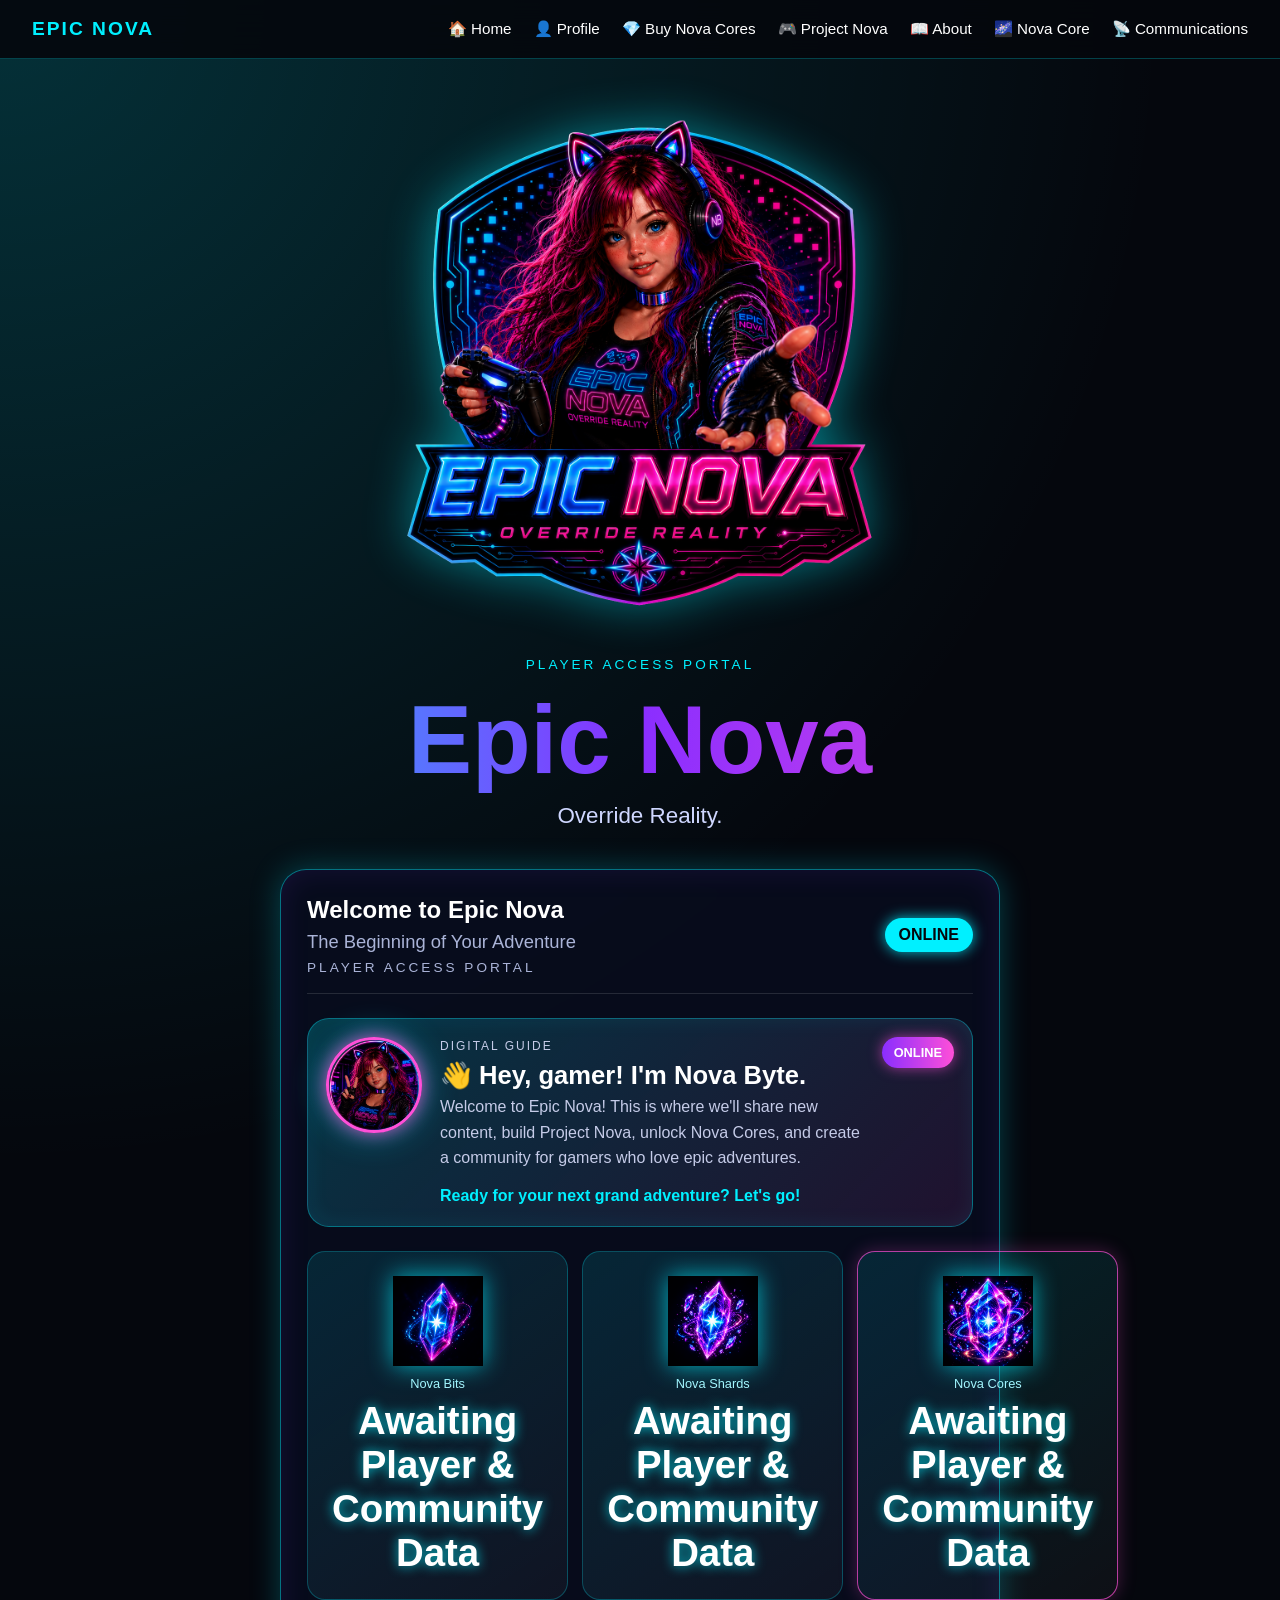
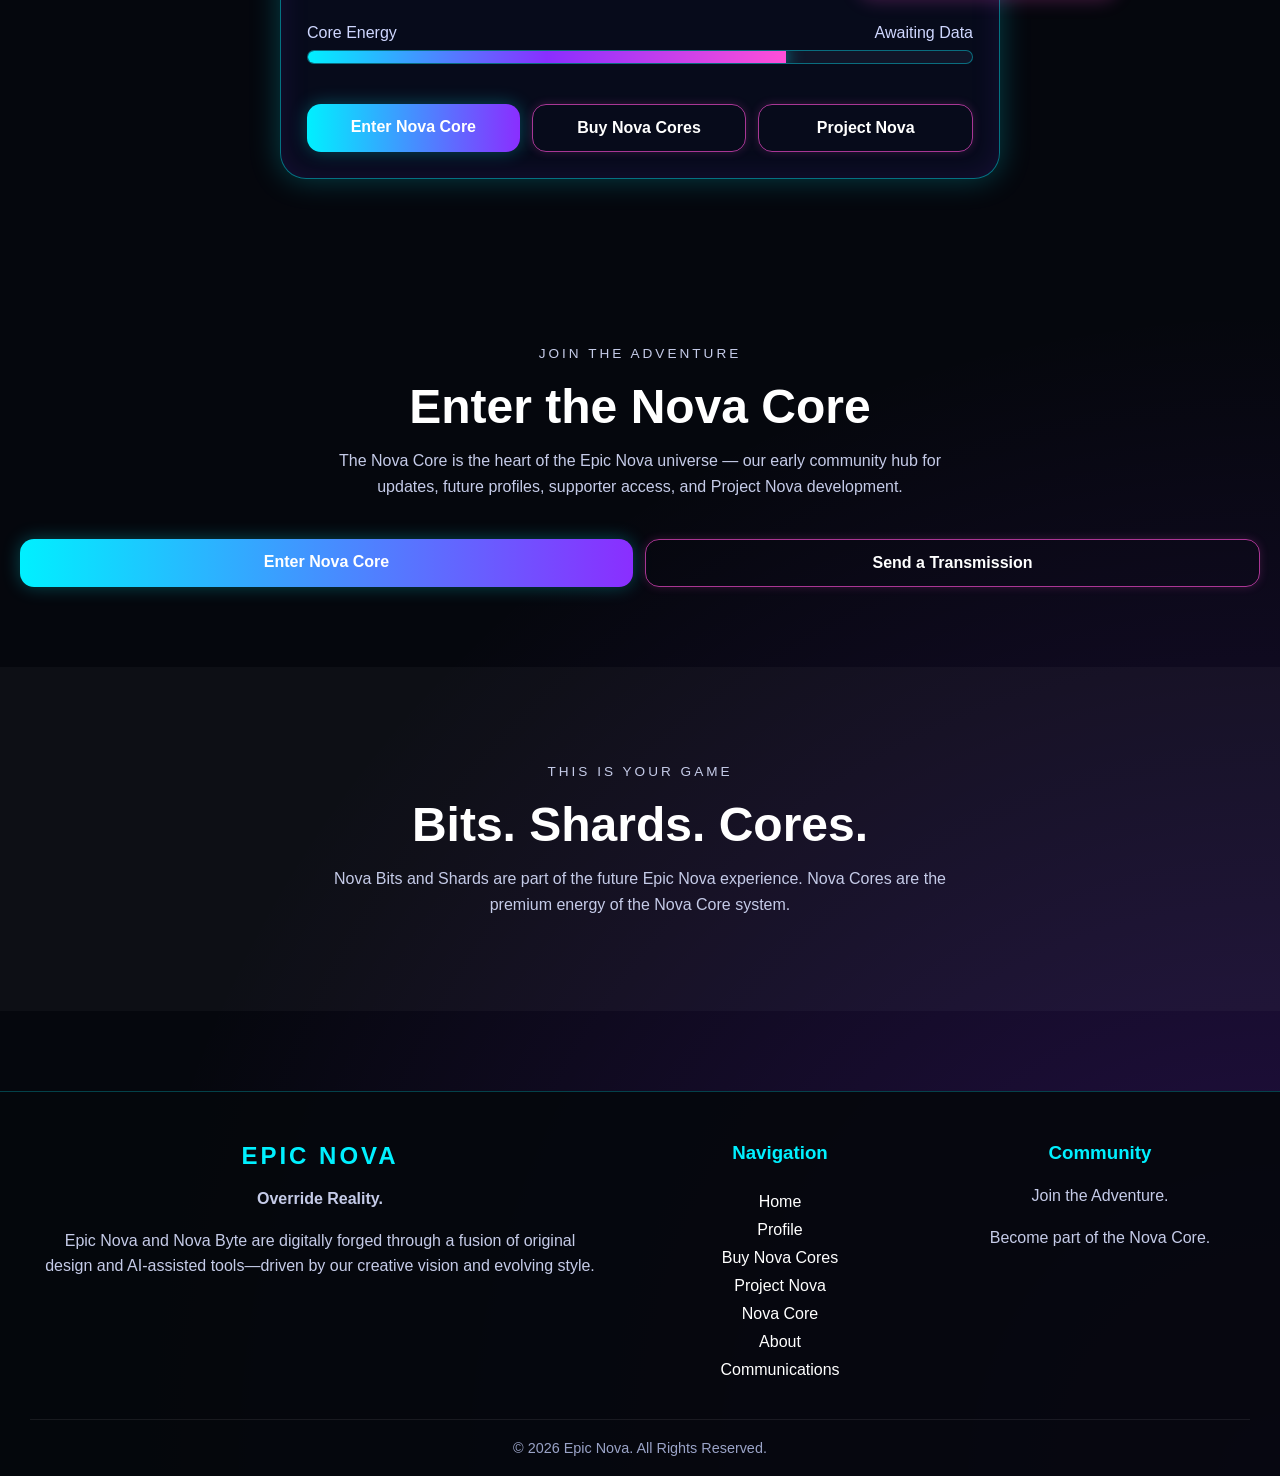
==== index.html @ 324b47c7 "Update index.html" ====
<!DOCTYPE html>
<html lang="en">
<head>
  <meta charset="UTF-8" />
  <meta name="viewport" content="width=device-width, initial-scale=1.0" />

  <title>Epic Nova | Override Reality</title>

  <link rel="stylesheet" href="CSS/style.css" />
</head>

<body>

  <div id="navbar"></div>

  <header class="hero">
    <img 
      src="images/Official-New-Epic-Nova-Logo.png" 
      alt="Epic Nova Logo" 
      class="logo" 
    />

    <p class="eyebrow">Player Access Portal</p>
    <h1>Epic Nova</h1>
    <p class="tagline">Override Reality.</p>

    <section class="hud-card" id="nova-core">
      <div class="hud-top">
        <div>
          <h2>Welcome to Epic Nova</h2>

          <p class="subtitle">
              The Beginning of Your Adventure
          </p>

          <p class="eyebrow">
              Player Access Portal
          </p>
        </div>

          <span class="status">ONLINE</span>
      </div><div class="player-card nova-guide-card">

  <div class="avatar-frame">
    <img
      src="images/Nova-Profile-Pic.png"
      alt="Nova Byte"
      class="avatar-image"
    />
  </div>

  <div class="player-info">
    <p class="player-label">DIGITAL GUIDE</p>

    <h3>👋 Hey, gamer! I'm Nova Byte.</h3>

    <p>
      Welcome to Epic Nova! This is where we'll share new content,
      build Project Nova, unlock Nova Cores, and create a community
      for gamers who love epic adventures.
    </p>

    <p class="nova-ready">
      Ready for your next grand adventure? Let's go!
    </p>
  </div>

  <div class="player-badge">
    ONLINE
  </div>

</div>

<div class="stash-grid">

  <div class="stash-box">
    <img
      src="images/Nova-Bit.png"
      alt="Nova Bit"
      class="currency-icon"
    />

    <span>Nova Bits</span>

    <strong>Awaiting Player &amp; Community Data</strong>

    <!--
    <strong id="nova-bit-count">Loading...</strong>
    -->
  </div>

  <div class="stash-box">
    <img
      src="images/Nova-Shard.png"
      alt="Nova Shard"
      class="currency-icon"
    />

    <span>Nova Shards</span>

    <strong>Awaiting Player &amp; Community Data</strong>

    <!--
    <strong id="nova-shard-count">Loading...</strong>
    -->
  </div>

  <div class="stash-box premium">
    <img
      src="images/Nova-Core.png"
      alt="Nova Core"
      class="currency-icon"
    />

    <span>Nova Cores</span>

    <strong>Awaiting Player &amp; Community Data</strong>

    <!--
    <strong id="nova-core-count">Loading...</strong>
    -->
  </div>

</div>

      <div class="energy-bar">
        <div class="energy-label">
          <span>Core Energy</span>
          <span>Awaiting Data</span>
        </div>

        <div class="bar">
          <div class="fill"></div>
        </div>
      </div>

      <div class="hud-buttons">
        <a href="nova-core.html" class="btn">Enter Nova Core</a>
        <a href="buy-cores.html" class="btn ghost">Buy Nova Cores</a>
        <a href="project-nova.html" class="btn ghost">Project Nova</a>
      </div>
    </section>
  </header>

  <main>

    <section class="section" id="nova-core-hub">
  <p class="eyebrow">Join the Adventure</p>

  <h2>Enter the Nova Core</h2>

  <p>
    The Nova Core is the heart of the Epic Nova universe — our early community hub
    for updates, future profiles, supporter access, and Project Nova development.
  </p>

  <div class="hud-buttons">
    <a href="nova-core.html" class="btn">Enter Nova Core</a>
    <a href="communications.html" class="btn ghost">Send a Transmission</a>
  </div>
</section>

    <section class="section alt" id="nova-points">
      <p class="eyebrow">This Is Your Game</p>
      <h2>Bits. Shards. Cores.</h2>
      <p>
        Nova Bits and Shards are part of the future Epic Nova experience.
        Nova Cores are the premium energy of the Nova Core system.
      </p>
    </section>

  </main>

  <div id="footer"></div>

  <script src="JS/script.js"></script>

</body>
</html>
---- CSS/style.css ----
* {
  box-sizing: border-box;
}

html {
  scroll-behavior: smooth;
}

body {
  margin: 0;
  font-family: Arial, sans-serif;
  color: white;
  background:
    radial-gradient(circle at top left, rgba(0, 240, 255, 0.18), transparent 35%),
    radial-gradient(circle at bottom right, rgba(138, 46, 255, 0.25), transparent 35%),
    #05070d;
}

/* ===========================
   NAVIGATION
=========================== */

.main-nav {
  width: 100%;
  display: flex;
  justify-content: space-between;
  align-items: center;
  padding: 18px 32px;
  background: rgba(5, 7, 13, 0.9);
  border-bottom: 1px solid rgba(0, 240, 255, 0.25);
  backdrop-filter: blur(14px);
  position: sticky;
  top: 0;
  z-index: 1000;
}

.nav-logo {
  font-size: 1.2rem;
  font-weight: bold;
  text-decoration: none;
  color: #00f0ff;
  letter-spacing: 2px;
}

.nav-links {
  display: flex;
  gap: 22px;
  flex-wrap: wrap;
}

.nav-links a {
  color: white;
  text-decoration: none;
  font-size: 0.95rem;
  transition: 0.2s;
}

.nav-links a:hover {
  color: #00f0ff;
  text-shadow: 0 0 12px #00f0ff;
}

/* ===========================
   HERO
=========================== */

.hero {
  min-height: 100vh;
  padding: 40px 20px 70px;
  text-align: center;
}

.logo {
  width: min(85vw, 520px);
  margin-bottom: 20px;
  filter: drop-shadow(0 0 24px rgba(0, 240, 255, 0.45));
}

.eyebrow {
  color: #00f0ff;
  text-transform: uppercase;
  letter-spacing: 3px;
  font-size: 0.85rem;
}

h1 {
  margin: 0;
  font-size: clamp(3rem, 10vw, 6rem);
  background: linear-gradient(90deg, #00f0ff, #8a2eff, #ff4fd8);
  -webkit-background-clip: text;
  -webkit-text-fill-color: transparent;
}

.tagline {
  margin-top: 8px;
  font-size: 1.4rem;
  color: #cfd7ff;
}

/* ===========================
   HUD CARD
=========================== */

.hud-card {
  width: min(100%, 720px);
  margin: 40px auto 0;
  padding: 26px;
  border-radius: 26px;
  background: rgba(8, 13, 30, 0.88);
  border: 1px solid rgba(0, 240, 255, 0.45);
  box-shadow:
    0 0 30px rgba(0, 240, 255, 0.25),
    inset 0 0 30px rgba(138, 46, 255, 0.12);
  backdrop-filter: blur(12px);
}

.hud-top {
  display: flex;
  justify-content: space-between;
  align-items: center;
  text-align: left;
  padding-bottom: 18px;
  border-bottom: 1px solid rgba(255, 255, 255, 0.12);
}

.hud-top h2 {
  margin: 0;
}

.hud-top p {
  margin: 4px 0 0;
  color: #aab4d8;
}

.status {
  padding: 8px 14px;
  border-radius: 999px;
  background: #00f0ff;
  color: #05070d;
  font-weight: bold;
  box-shadow: 0 0 14px rgba(0, 240, 255, 0.8);
}

/* ===========================
   PLAYER CARD
=========================== */

.player-card {
  margin: 24px 0;
  padding: 18px;
  display: flex;
  align-items: center;
  gap: 18px;
  border-radius: 22px;
  background: linear-gradient(
    135deg,
    rgba(0, 240, 255, 0.18),
    rgba(255, 79, 216, 0.1)
  );
  border: 1px solid rgba(0, 240, 255, 0.35);
  box-shadow: inset 0 0 22px rgba(0, 240, 255, 0.08);
}

.avatar-ring,
.avatar-frame {
  width: 96px;
  height: 96px;
  border-radius: 50%;
  overflow: hidden;
  flex-shrink: 0;
  border: 3px solid #ff4fd8;
  box-shadow:
    0 0 18px rgba(255, 79, 216, 0.75),
    0 0 35px rgba(0, 240, 255, 0.45),
    inset 0 0 12px rgba(255, 255, 255, 0.08);
}

.avatar-ring {
  display: flex;
  align-items: center;
  justify-content: center;
  color: #00f0ff;
  font-weight: bold;
  font-size: 1.2rem;
}

.avatar-image {
  width: 100%;
  height: 100%;
  object-fit: cover;
  display: block;
}

/* Nova Guide Card */

.nova-guide-card {
  align-items: flex-start;
}

.nova-guide-card .player-info p {
  line-height: 1.6;
}

.nova-ready {
  margin-top: 12px !important;
  color: #00f0ff !important;
  font-weight: bold;
}

.player-info {
  flex: 1;
  text-align: left;
}

.player-label {
  margin: 0;
  color: #00f0ff;
  font-size: 0.75rem;
  text-transform: uppercase;
  letter-spacing: 2px;
}

.player-info h3 {
  margin: 4px 0;
  font-size: 1.6rem;
}

.player-info p {
  margin: 0;
  color: #c5cbe8;
}

.player-badge {
  padding: 8px 12px;
  border-radius: 999px;
  background: linear-gradient(90deg, #8a2eff, #ff4fd8);
  color: white;
  font-weight: bold;
  font-size: 0.8rem;
  box-shadow: 0 0 14px rgba(255, 79, 216, 0.6);
}

/* ===========================
   STASH
=========================== */

.stash-grid {
  display: grid;
  grid-template-columns: repeat(3, 1fr);
  gap: 14px;
}

.stash-box {
  padding: 24px;
  text-align: center;
  border-radius: 18px;
  background: linear-gradient(
    145deg,
    rgba(0, 240, 255, 0.12),
    rgba(255, 255, 255, 0.04)
  );
  border: 1px solid rgba(0, 240, 255, 0.25);
  transition: 0.25s ease;
}

.stash-box:hover {
  transform: translateY(-4px);
}

.currency-icon {
  width: 90px;
  height: 90px;
  object-fit: contain;
  display: block;
  margin: 0 auto 10px;
  filter: drop-shadow(0 0 12px rgba(0, 240, 255, 0.7));
  transition: 0.25s ease;
}

.stash-box:hover .currency-icon {
  transform: scale(1.12);
}

.stash-box span {
  display: block;
  color: #aaf6ff;
  font-size: 0.8rem;
  margin-bottom: 8px;
}

.stash-box strong {
  display: block;
  font-size: 2.4rem;
  font-weight: 800;
  text-shadow: 0 0 12px rgba(0, 240, 255, 0.8);
}

.premium,
.featured {
  border-color: rgba(255, 79, 216, 0.7);
  box-shadow: 0 0 18px rgba(255, 79, 216, 0.25);
}

/* ===========================
   ENERGY
=========================== */

.energy-bar {
  margin: 24px 0;
}

.energy-label {
  display: flex;
  justify-content: space-between;
  margin-bottom: 8px;
  color: #cfd7ff;
}

.bar {
  height: 14px;
  border-radius: 999px;
  overflow: hidden;
  background: #101629;
  border: 1px solid rgba(0, 240, 255, 0.4);
}

.fill {
  width: 72%;
  height: 100%;
  background: linear-gradient(90deg, #00f0ff, #8a2eff, #ff4fd8);
  box-shadow: 0 0 18px rgba(0, 240, 255, 0.8);
}

/* ===========================
   BUTTONS
=========================== */

.hud-buttons {
  margin-top: 40px;
  display: flex;
  gap: 12px;
  flex-wrap: wrap;
  justify-content: center;
}

.hud-buttons .btn {
  flex: 1;
  min-width: 180px;
}

.btn {
  display: inline-block;
  padding: 14px 20px;
  border-radius: 14px;
  text-decoration: none;
  text-align: center;
  color: white;
  font-weight: bold;
  background: linear-gradient(90deg, #00f0ff, #8a2eff);
  box-shadow: 0 0 18px rgba(0, 240, 255, 0.28);
  transition: 0.2s ease;
}

.btn:hover {
  transform: translateY(-2px) scale(1.03);
}

.ghost {
  background: transparent;
  border: 1px solid rgba(255, 79, 216, 0.65);
  box-shadow: 0 0 10px rgba(255, 79, 216, 0.18);
}

/* ===========================
   CONTENT
=========================== */

.section {
  padding: 80px 20px;
  text-align: center;
}

.section h2 {
  margin: 0;
  font-size: clamp(2rem, 6vw, 3rem);
}

.section p {
  max-width: 650px;
  margin: 14px auto;
  color: #c5cbe8;
  line-height: 1.6;
}

.alt {
  background: rgba(255, 255, 255, 0.03);
}

/* ===========================
   FORM
=========================== */

form {
  margin-top: 24px;
}

input {
  width: min(100%, 340px);
  padding: 15px;
  border-radius: 14px;
  border: 1px solid rgba(0, 240, 255, 0.35);
  background: rgba(255, 255, 255, 0.08);
  color: white;
  text-align: center;
}

textarea {
  width: 100%;
  padding: 15px;
  border-radius: 14px;
  border: 1px solid rgba(0,240,255,.35);
  background: rgba(255,255,255,.08);
  background-color: rgba(255,255,255,.08);
  color: white;
  font-family: inherit;
  font-size: 1rem;
  resize: vertical;
  min-height: 150px;

  appearance: none;
  -webkit-appearance: none;

  outline: none;
}

textarea::placeholder {
  color: #9aa3c7;
}

.form-btn {
  margin-left: 8px;
}

/* ===========================
   PROFILE / STORE PAGES
=========================== */

.profile-page,
.store-page,
.project-page,
.about-page {
  min-height: 100vh;
  padding: 60px 20px;
  display: flex;
  justify-content: center;
  align-items: flex-start;
}

.profile-card {
  max-width: 760px;
}

.empty-profile {
  opacity: 0.95;
}

.profile-form {
  display: grid;
  gap: 16px;
  margin: 24px 0;
}

.profile-form label {
  text-align: left;
  color: #aaf6ff;
  font-size: 0.85rem;
  letter-spacing: 1px;
}

.profile-form input {
  width: 100%;
  margin-top: 8px;
}

/* ===========================
   NOVA CORE STORE
=========================== */

.store-note {
  margin: 30px 0;
  color: #d6ddff;
  line-height: 1.6;
}

.core-pack-grid {
  display: grid;
  grid-template-columns: repeat(auto-fit, minmax(220px, 1fr));
  gap: 24px;
  margin: 40px 0 50px;
}

.core-pack {
  display: flex;
  flex-direction: column;
  align-items: center;
  justify-content: flex-start;
  text-align: center;
  text-decoration: none;
  color: white;
  padding: 32px 24px 24px;
  border-radius: 22px;
  background: linear-gradient(
    145deg,
    rgba(0, 240, 255, 0.12),
    rgba(255, 255, 255, 0.03)
  );
  border: 1px solid rgba(0, 240, 255, 0.25);
  transition: 0.25s;
}

.core-pack:hover {
  transform: translateY(-6px) scale(1.02);
  box-shadow: 0 0 25px rgba(0, 240, 255, 0.35);
}

.core-pack h3 {
  margin: 18px 0 10px;
  color: white;
  font-size: 1.4rem;
}

.core-pack strong {
  display: block;
  font-size: 2rem;
  color: #00f0ff;
  margin-bottom: 8px;
}

.core-pack span {
  font-size: 1.25rem;
  color: #ff4fd8;
  font-weight: bold;
}

.pack-ribbon {
  display: inline-block;
  margin-top: 12px;
  margin-bottom: 20px;
  padding: 8px 16px;
  border-radius: 999px;
  background: #00f0ff;
  color: #05070d;
  font-size: 0.8rem;
  font-weight: bold;
  letter-spacing: 1px;
  box-shadow: 0 0 14px rgba(0, 240, 255, 0.5);
}

.featured-ribbon {
  background: linear-gradient(90deg, #8a2eff, #ff4fd8);
  color: white;
}

.founder-ribbon {
  background: linear-gradient(90deg, #ff9c2f, #ffd84d);
  color: #111;
}

.purchase-btn {
  margin-top: 18px;
  padding: 12px 22px;
  border-radius: 14px;
  background: linear-gradient(90deg, #00f0ff, #8a2eff);
  color: white;
  font-weight: bold;
  letter-spacing: 1px;
  transition: 0.25s;
  box-shadow: 0 0 14px rgba(0, 240, 255, 0.35);
}

.core-pack:hover .purchase-btn {
  transform: scale(1.05);
  box-shadow: 0 0 20px rgba(0, 240, 255, 0.6);
}

/* ===========================
   PROJECT NOVA / ABOUT
=========================== */

.project-terminal,
.about-terminal {
  max-width: 900px;
}

.terminal-hero {
  padding: 40px 0 28px;
  text-align: center;
}

.terminal-hero h1 {
  font-size: clamp(2.2rem, 7vw, 4.5rem);
  margin: 10px 0;
}

.terminal-hero p {
  max-width: 720px;
  margin: 14px auto;
  color: #c5cbe8;
  line-height: 1.7;
}

.terminal-grid,
.unlock-grid {
  display: grid;
  grid-template-columns: repeat(3, 1fr);
  gap: 18px;
}

.terminal-grid {
  margin: 28px 0;
}

.terminal-panel,
.unlock-card,
.log-card {
  padding: 22px;
  border-radius: 18px;
  background: rgba(255, 255, 255, 0.04);
}

.terminal-panel {
  text-align: center;
  background: linear-gradient(
    145deg,
    rgba(0, 240, 255, 0.12),
    rgba(255, 255, 255, 0.04)
  );
  border: 1px solid rgba(0, 240, 255, 0.25);
}

.panel-label {
  display: block;
  margin-bottom: 8px;
  color: #00f0ff;
  text-transform: uppercase;
  letter-spacing: 2px;
  font-size: 0.8rem;
}

.terminal-panel strong {
  font-size: 1.3rem;
}

.dev-section {
  margin-top: 46px;
}

.dev-section h2 {
  margin-bottom: 22px;
  color: white;
  text-align: center;
}

.progress-item {
  margin-bottom: 20px;
}

.progress-label {
  display: flex;
  justify-content: space-between;
  margin-bottom: 8px;
  color: #cfd7ff;
}

.progress-100 { width: 100%; }
.progress-90 { width: 90%; }
.progress-60 { width: 60%; }
.progress-50 { width: 50%; }
.progress-35 { width: 35%; }
.progress-25 { width: 25%; }
.progress-10 { width: 10%; }

.log-card {
  margin-bottom: 18px;
  border: 1px solid rgba(0, 240, 255, 0.22);
}

.log-date {
  margin: 0 0 8px;
  color: #00f0ff;
  letter-spacing: 2px;
  font-weight: bold;
}

.log-card h3 {
  margin: 0 0 10px;
}

.log-card p,
.unlock-card p {
  color: #c5cbe8;
  line-height: 1.6;
}

.unlock-card {
  text-align: center;
  border: 1px solid rgba(255, 79, 216, 0.3);
}

.unlock-card span {
  display: inline-block;
  margin-bottom: 10px;
  padding: 6px 12px;
  border-radius: 999px;
  background: rgba(255, 79, 216, 0.18);
  color: #ff4fd8;
  font-size: 0.75rem;
  font-weight: bold;
  letter-spacing: 1px;
}

.unlock-card h3 {
  margin: 8px 0;
}

/* ===========================
   FOOTER
=========================== */

.site-footer {
  margin-top: 80px;
  background: rgba(5, 7, 13, 0.92);
  border-top: 1px solid rgba(0, 240, 255, 0.25);
  padding: 50px 30px 20px;
  text-align: center;
  color: #9aa3c7;
}

.footer-content {
  max-width: 1200px;
  margin: auto;
  display: grid;
  grid-template-columns: 2fr 1fr 1fr;
  gap: 40px;
}

.footer-brand h2 {
  margin: 0;
  color: #00f0ff;
  letter-spacing: 3px;
}

.footer-tagline {
  color: #ff4fd8;
  font-weight: bold;
}

.footer-brand p,
.footer-contact p {
  color: #c5cbe8;
  line-height: 1.6;
}

.footer-links {
  display: flex;
  flex-direction: column;
  gap: 10px;
}

.footer-links h3,
.footer-contact h3 {
  margin-top: 0;
  color: #00f0ff;
}

.footer-links a {
  color: white;
  text-decoration: none;
  transition: 0.2s;
}

.footer-links a:hover {
  color: #00f0ff;
  transform: translateX(5px);
}

.footer-bottom {
  margin-top: 40px;
  padding-top: 20px;
  border-top: 1px solid rgba(255, 255, 255, 0.08);
  text-align: center;
  color: #9aa3c7;
  font-size: 0.9rem;
}

/* ===========================
   TABLET / SMALL DESKTOP
=========================== */

@media (max-width: 900px) {
  .main-nav {
    flex-direction: column;
    padding: 20px;
  }

  .nav-links {
    justify-content: center;
    margin-top: 15px;
    gap: 14px;
  }
}

@media (max-width: 800px) {
  .footer-content,
  .terminal-grid,
  .unlock-grid {
    grid-template-columns: 1fr;
  }

  .footer-content {
    text-align: center;
  }

  .footer-links {
    align-items: center;
  }

  .project-page,
  .about-page,
  .store-page,
  .profile-page {
    padding: 30px 14px;
  }
}

/* ===========================
   MOBILE
=========================== */

@media (max-width: 700px) {
  .hero {
    padding: 24px 14px 50px;
  }

  .logo {
    width: min(90vw, 420px);
  }

  .hud-card {
    width: 100%;
    margin: 24px auto 0;
    padding: 18px;
    border-radius: 22px;
  }

  .hud-top {
    flex-direction: column;
    text-align: center;
    gap: 10px;
  }

  .hud-top h2 {
    font-size: 1.8rem;
  }

  .hud-top p {
    font-size: 1rem;
  }

  .status {
    padding: 8px 18px;
    font-size: 0.95rem;
  }

  .player-card {
    flex-direction: column;
    text-align: center;
    padding: 16px;
    gap: 14px;
  }

  .player-info {
    text-align: center;
  }

  .player-info h3 {
    font-size: 1.9rem;
  }

  .player-info p {
    font-size: 1rem;
  }

  .player-label {
    font-size: 0.8rem;
  }

  .stash-grid {
    grid-template-columns: 1fr;
    gap: 14px;
  }

  .stash-box {
    padding: 18px;
  }

  .currency-icon {
    width: 72px;
    height: 72px;
  }

  .stash-box strong {
    font-size: 2.8rem;
  }

  .hud-buttons {
    flex-direction: column;
    gap: 10px;
  }

  .hud-buttons .btn {
    min-width: 100%;
  }

  .form-btn {
    display: block;
    width: min(100%, 340px);
    margin: 12px auto 0;
  }
}

.subtitle {
  margin: 8px 0 4px;
  font-size: 1.15rem;
  color: #cfd7ff;
  line-height: 1.5;
}

/* ===========================
   MOBILE NOVA GUIDE CARD
=========================== */

@media (max-width: 768px) {
  .nova-guide-card {
    display: flex;
    flex-direction: column;
    align-items: center;
    justify-content: center;
    text-align: center;
    gap: 20px;
  }

  .nova-guide-card .avatar-frame {
    width: 170px;
    height: 170px;
    margin: 0 auto;
    order: 1;
  }

  .nova-guide-card .player-info {
    width: 100%;
    text-align: center;
    order: 2;
  }

  .nova-guide-card .player-label {
    text-align: center;
  }

  .nova-guide-card h3 {
    font-size: 2rem;
    margin-bottom: 14px;
  }

  .nova-guide-card p {
    font-size: 1.05rem;
    line-height: 1.75;
  }

  .nova-ready {
    margin-top: 18px !important;
  }

  .nova-guide-card .player-badge {
    order: 3;
    align-self: center;
    margin-top: 10px;
  }

  .subtitle {
    text-align: center;
    font-size: 1.05rem;
  }
}
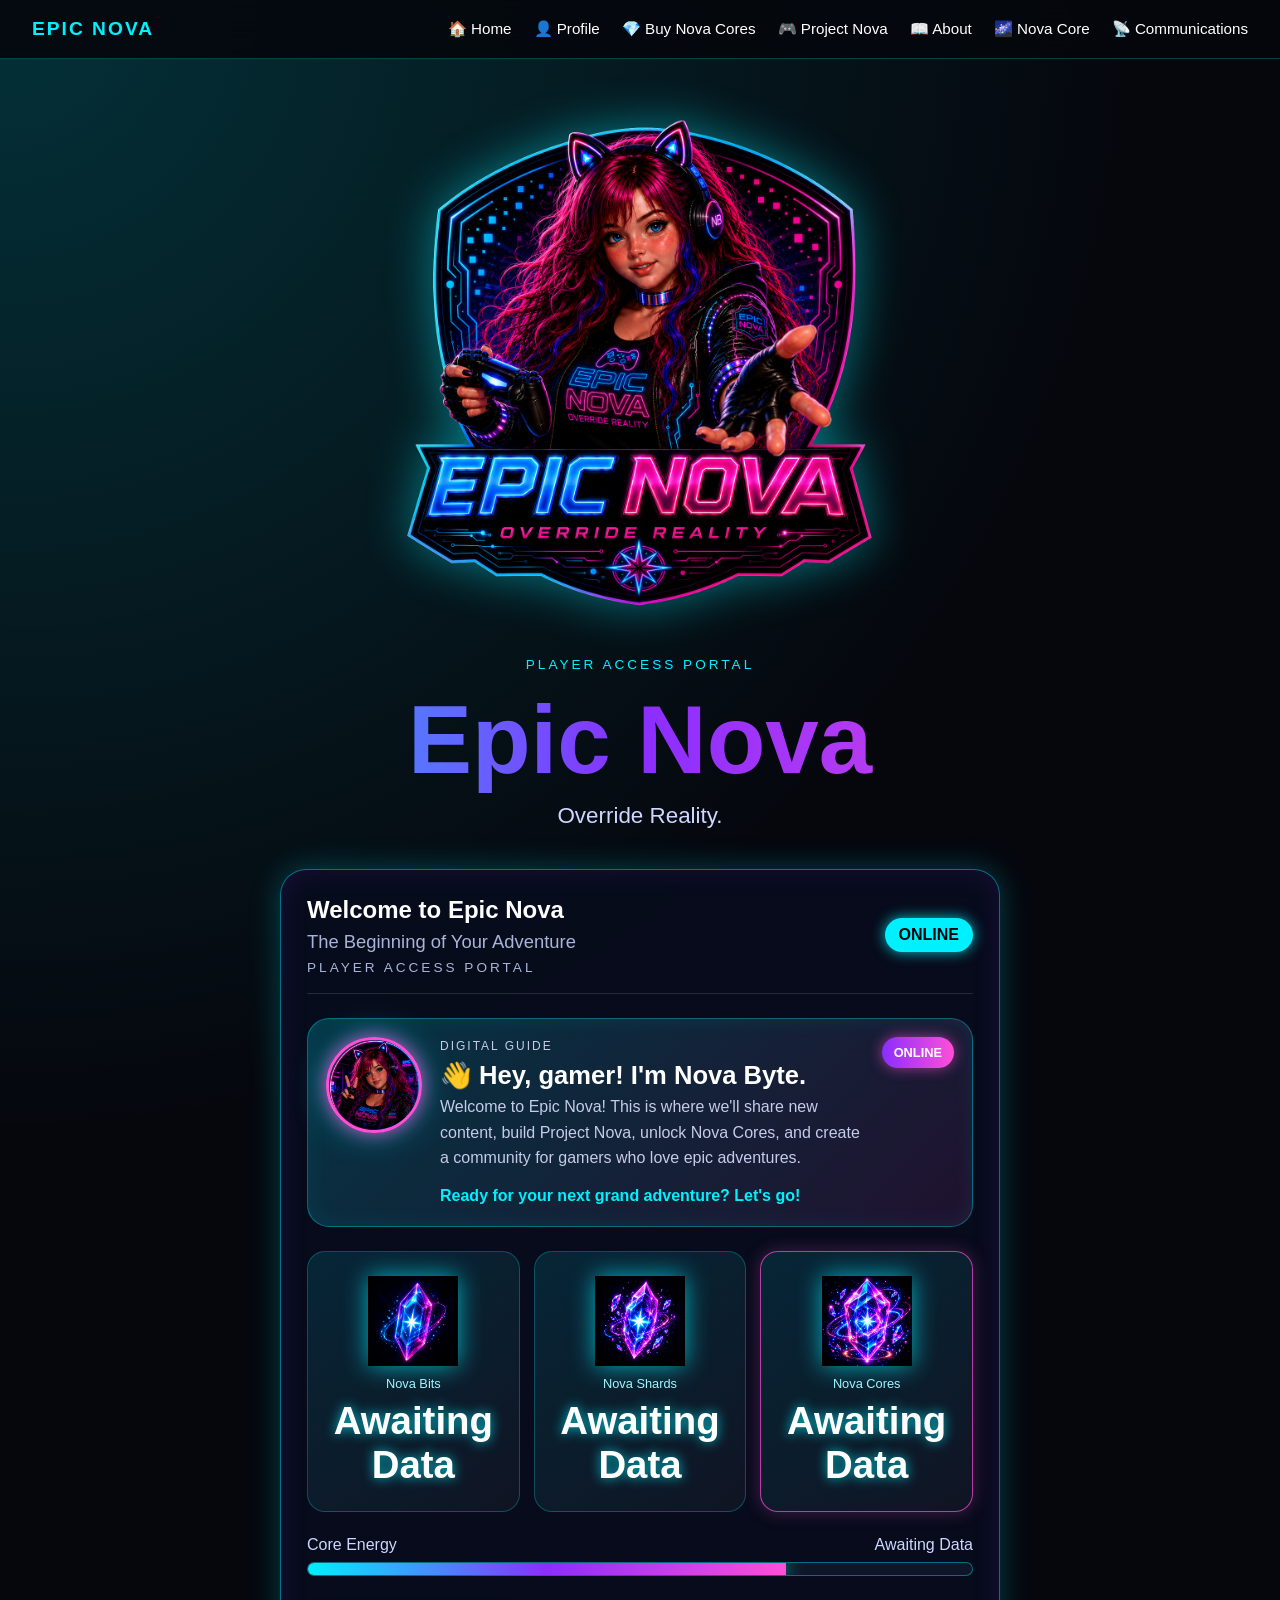
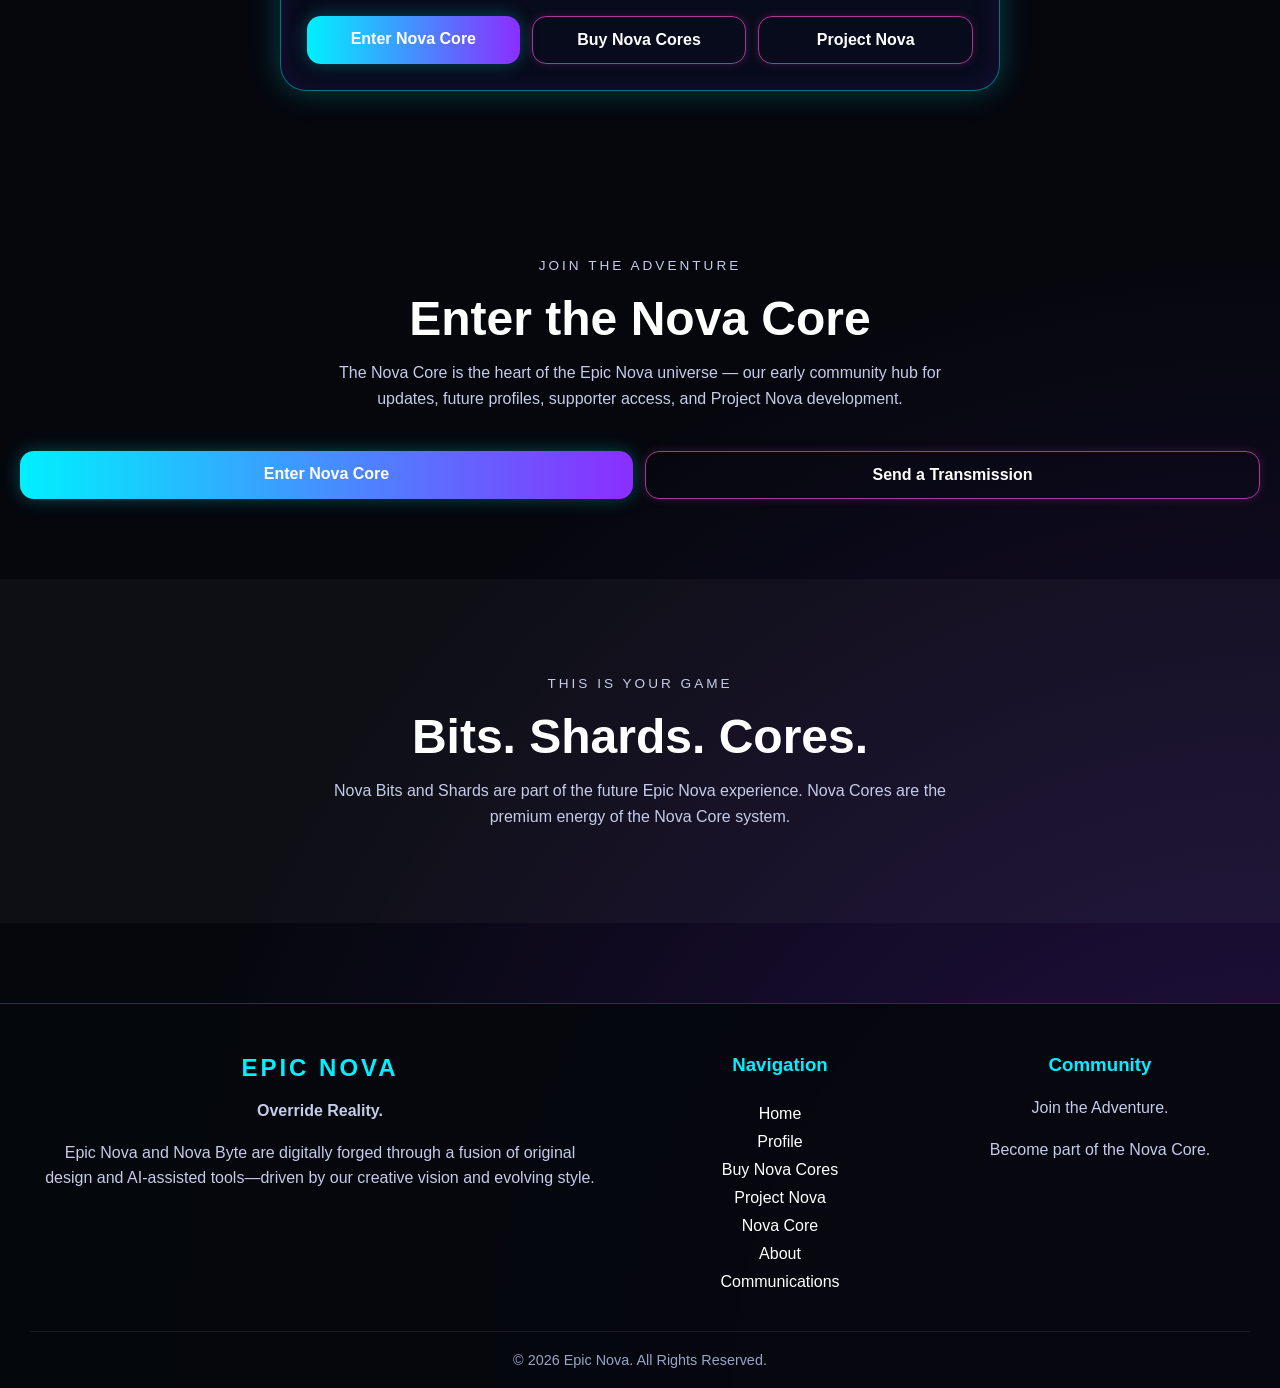
==== commit 85a62a31: "Update index.html" ====
--- a/index.html
+++ b/index.html
@@ -82,7 +82,7 @@
 
     <span>Nova Bits</span>
 
-    <strong>Awaiting Player &amp; Community Data</strong>
+    <strong>Awaiting Data</strong>
 
     <!--
     <strong id="nova-bit-count">Loading...</strong>
@@ -98,7 +98,7 @@
 
     <span>Nova Shards</span>
 
-    <strong>Awaiting Player &amp; Community Data</strong>
+    <strong>Awaiting Data</strong>
 
     <!--
     <strong id="nova-shard-count">Loading...</strong>
@@ -114,7 +114,7 @@
 
     <span>Nova Cores</span>
 
-    <strong>Awaiting Player &amp; Community Data</strong>
+    <strong>Awaiting Data</strong>
 
     <!--
     <strong id="nova-core-count">Loading...</strong>
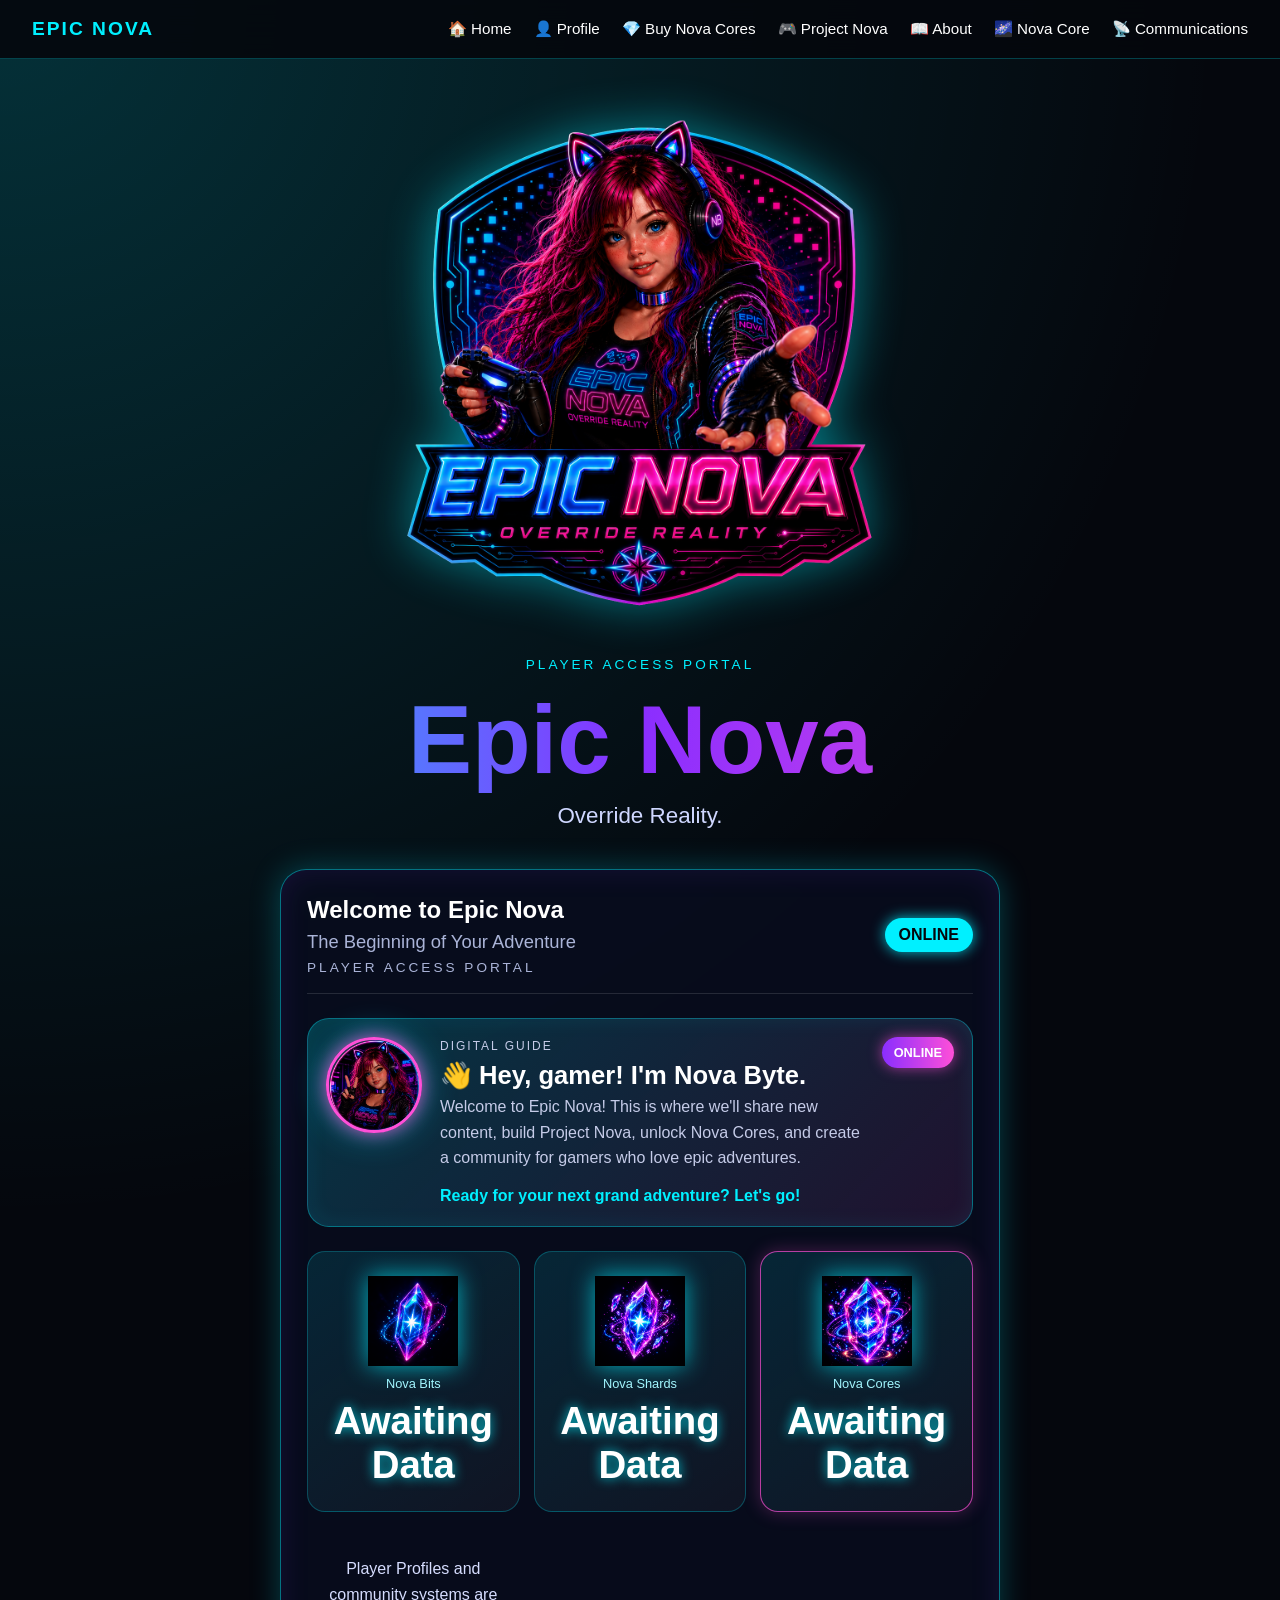
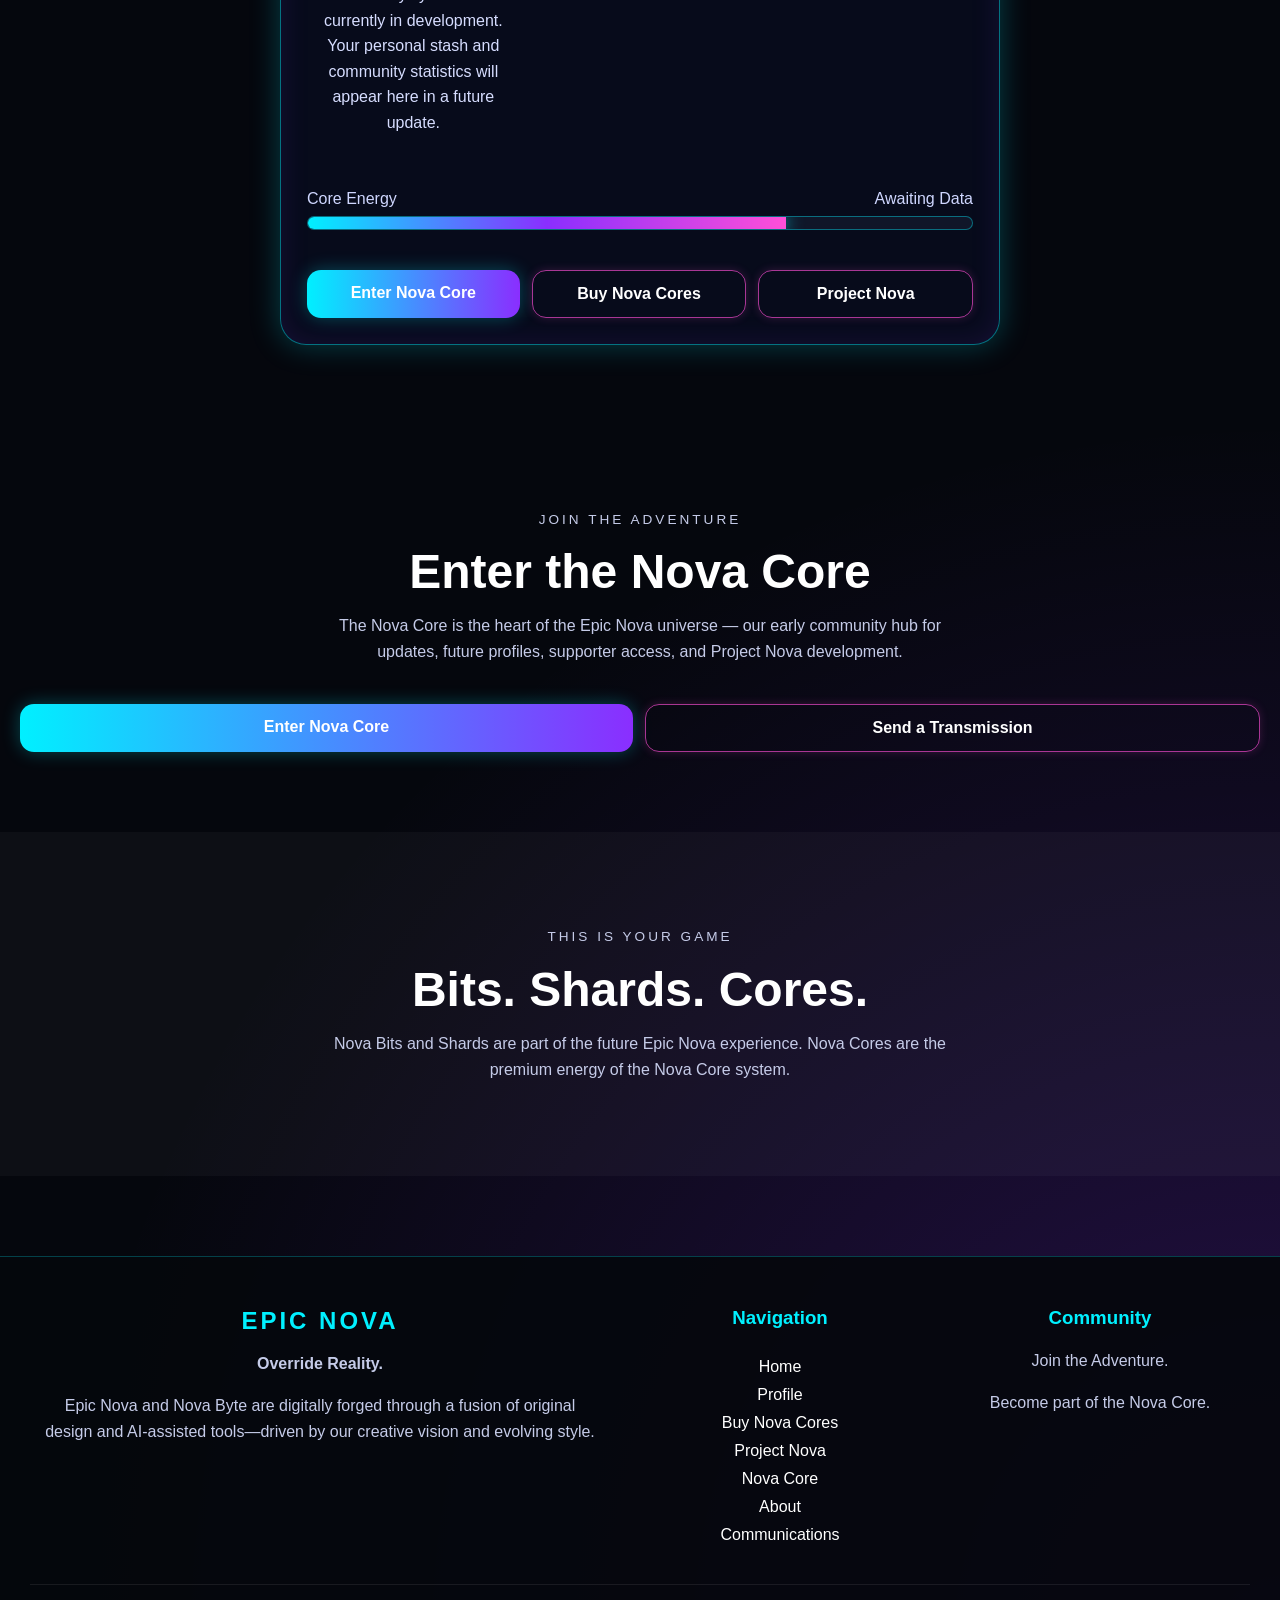
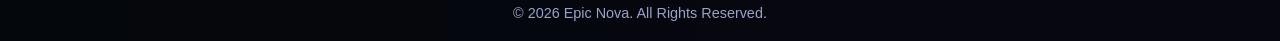
==== commit 1290a306: "Update index.html" ====
--- a/index.html
+++ b/index.html
@@ -39,7 +39,9 @@
         </div>
 
           <span class="status">ONLINE</span>
-      </div><div class="player-card nova-guide-card">
+      </div>
+      
+<div class="player-card nova-guide-card">
 
   <div class="avatar-frame">
     <img
@@ -121,6 +123,11 @@
     -->
   </div>
 
+  <p class="store-note">
+    Player Profiles and community systems are currently in development.
+    Your personal stash and community statistics will appear here in a future update.
+  </p>
+
 </div>
 
       <div class="energy-bar">
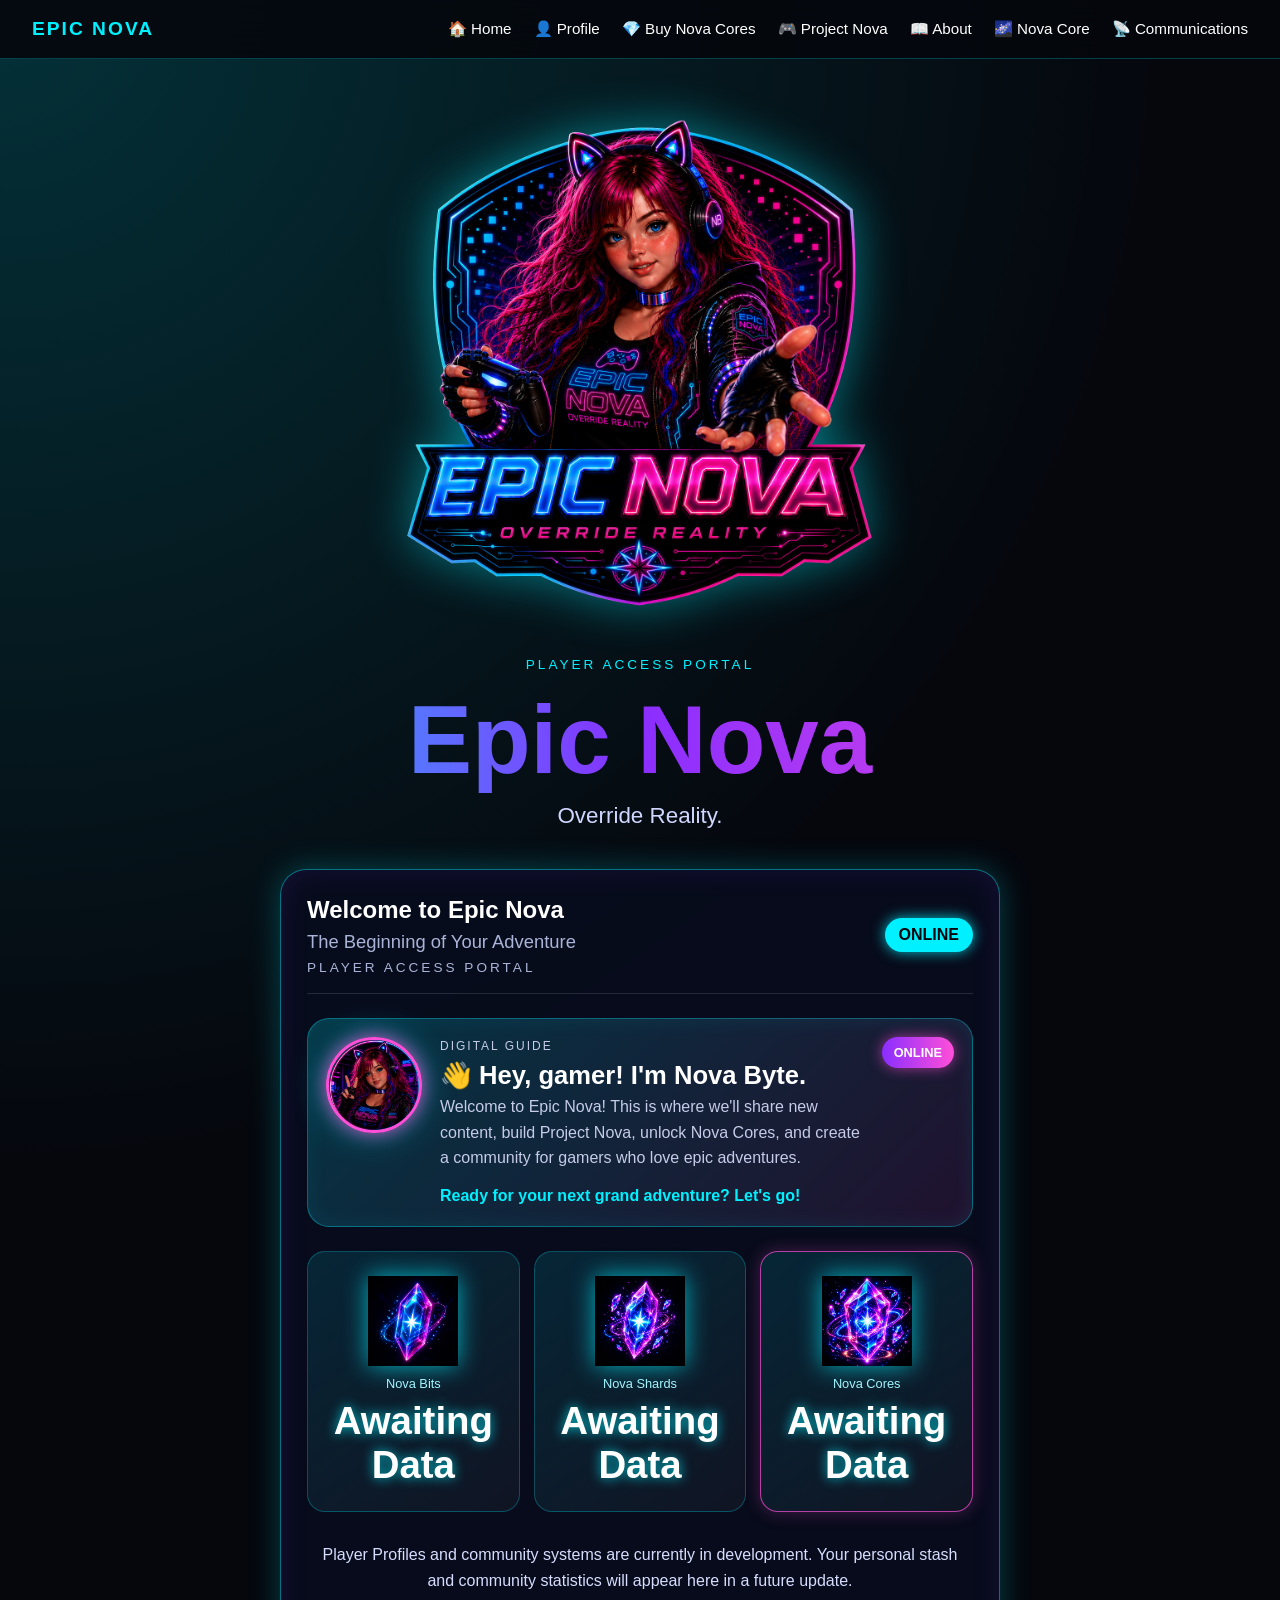
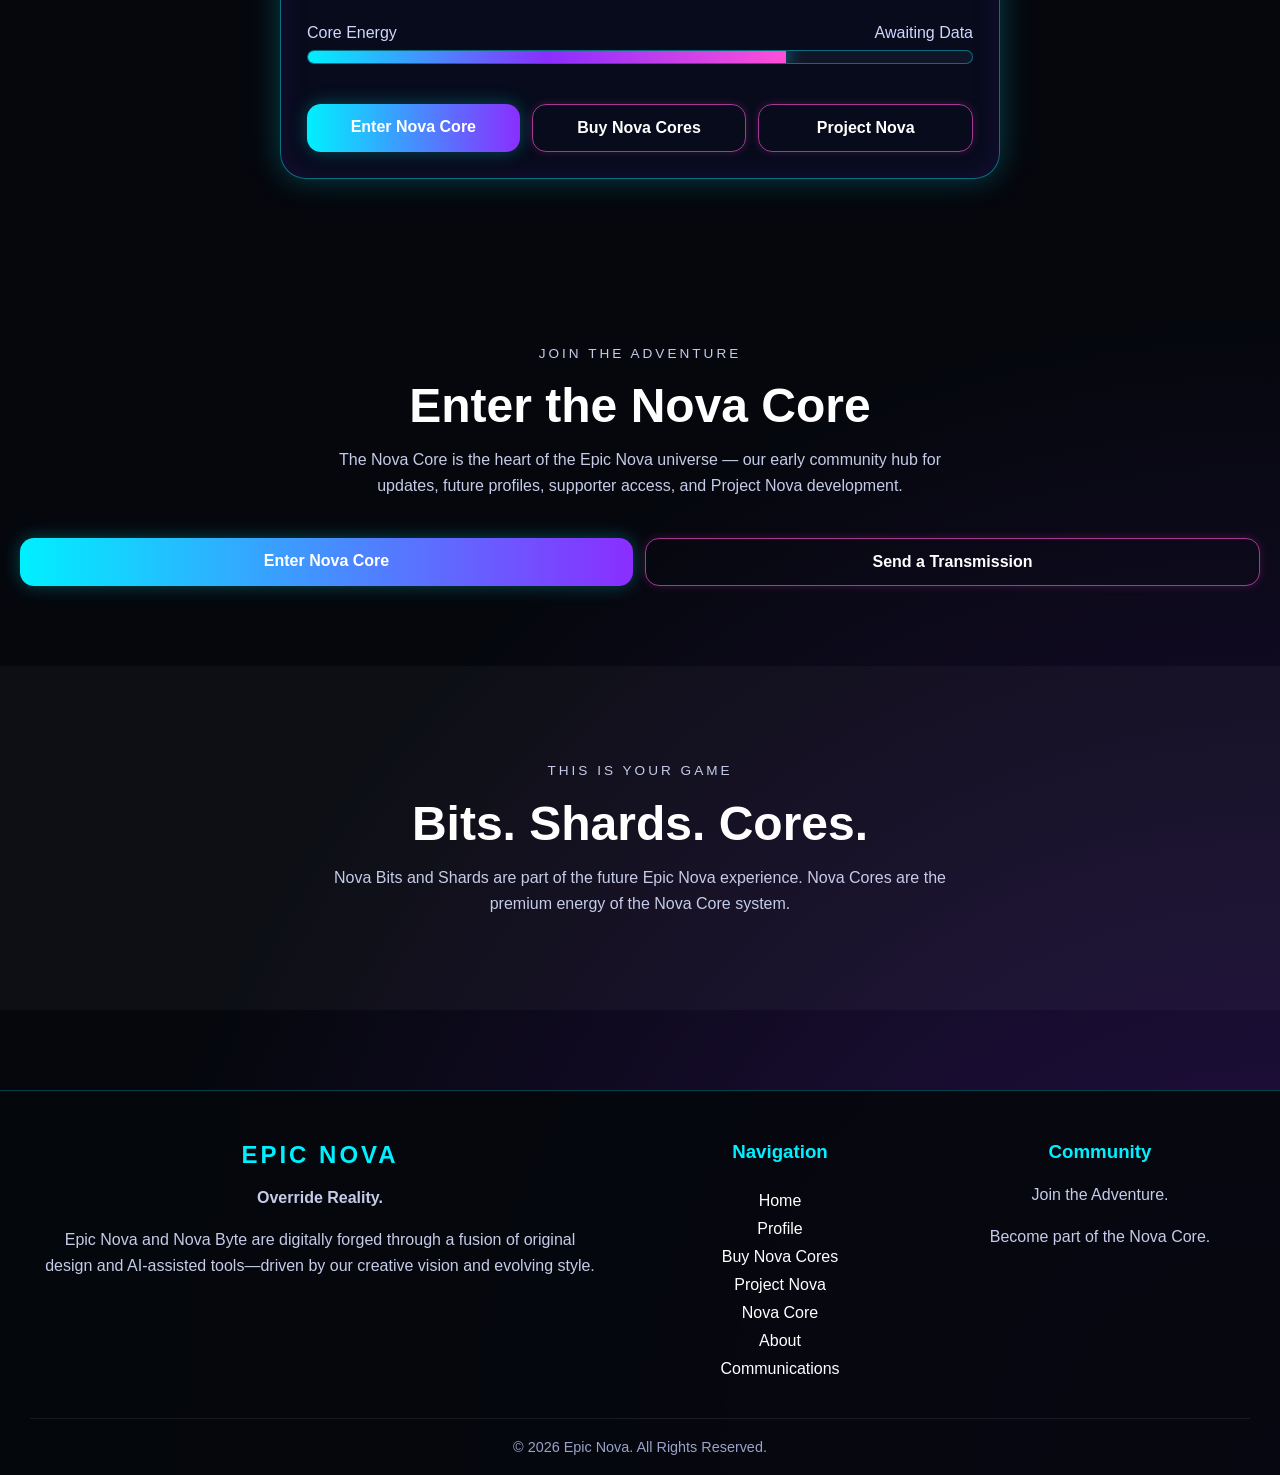
==== commit da31b8c5: "Update index.html" ====
--- a/index.html
+++ b/index.html
@@ -123,12 +123,12 @@
     -->
   </div>
 
+</div>
+
   <p class="store-note">
     Player Profiles and community systems are currently in development.
     Your personal stash and community statistics will appear here in a future update.
   </p>
-
-</div>
 
       <div class="energy-bar">
         <div class="energy-label">
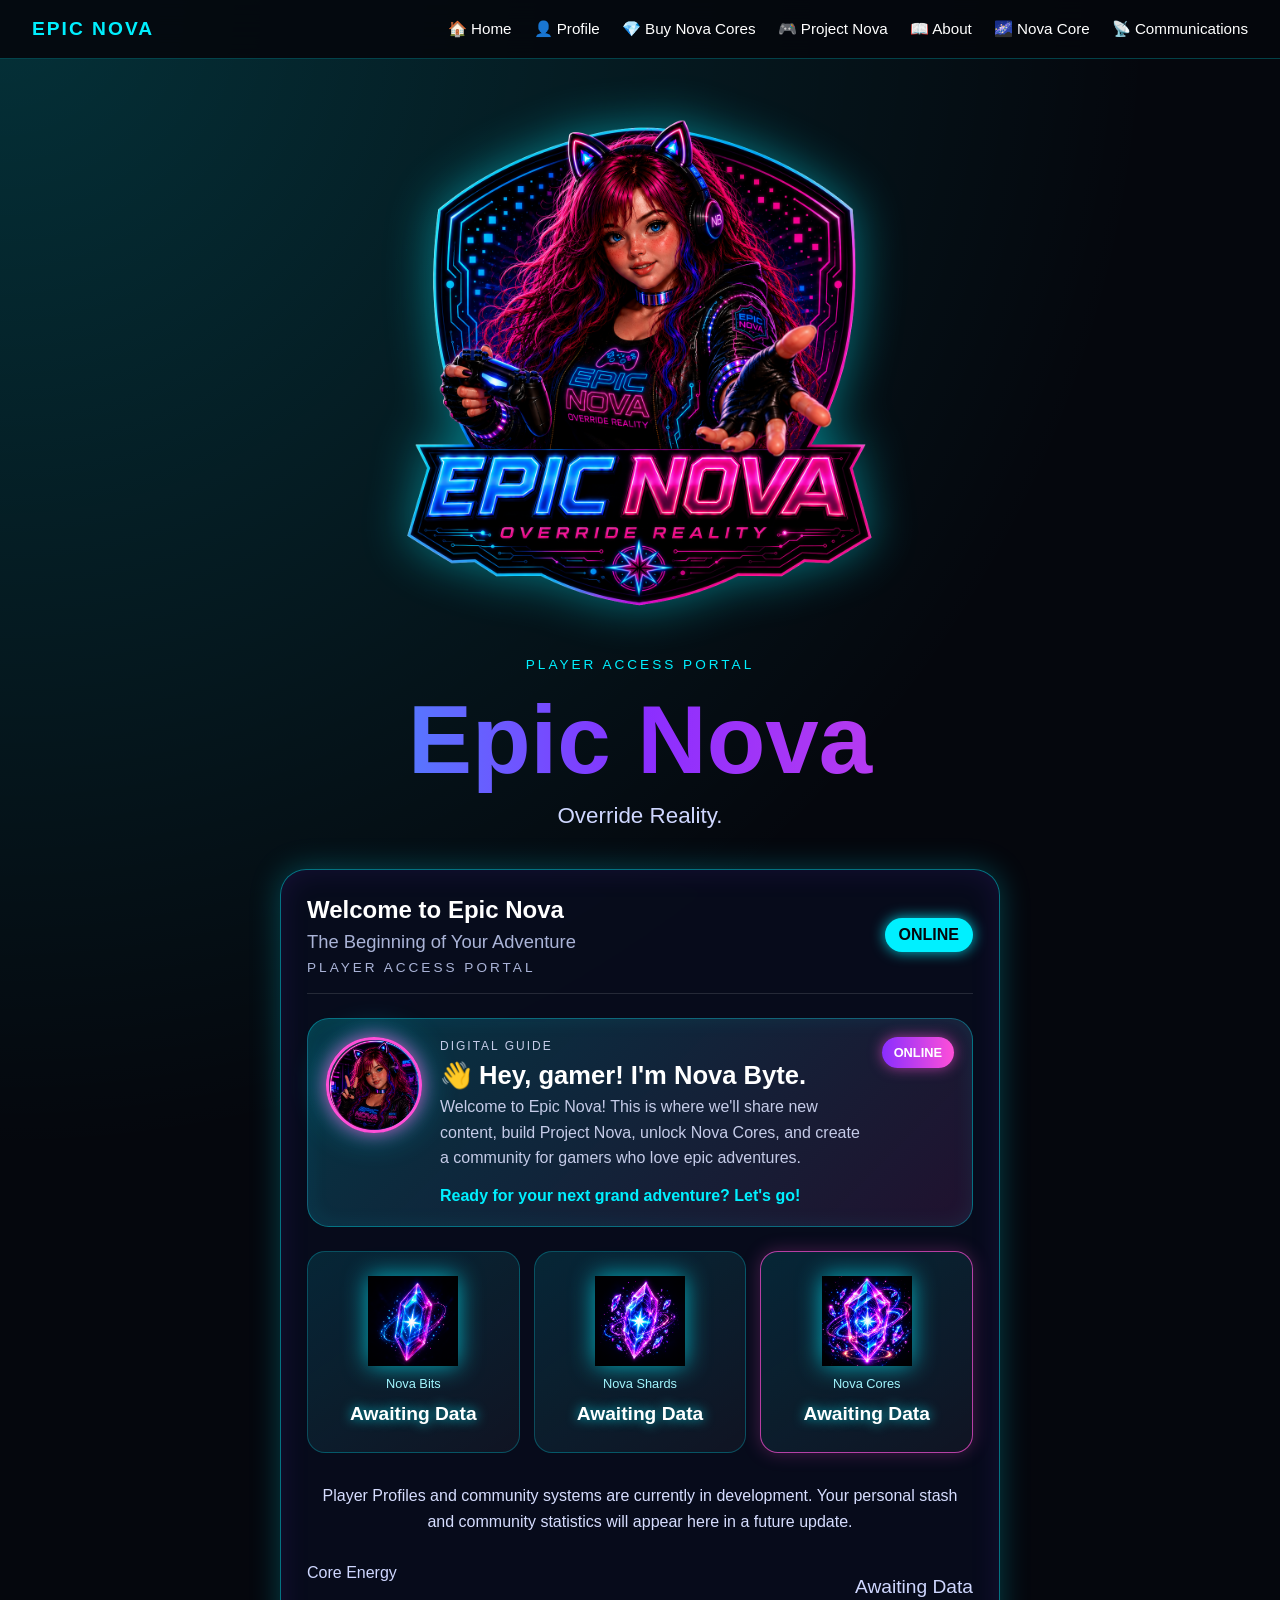
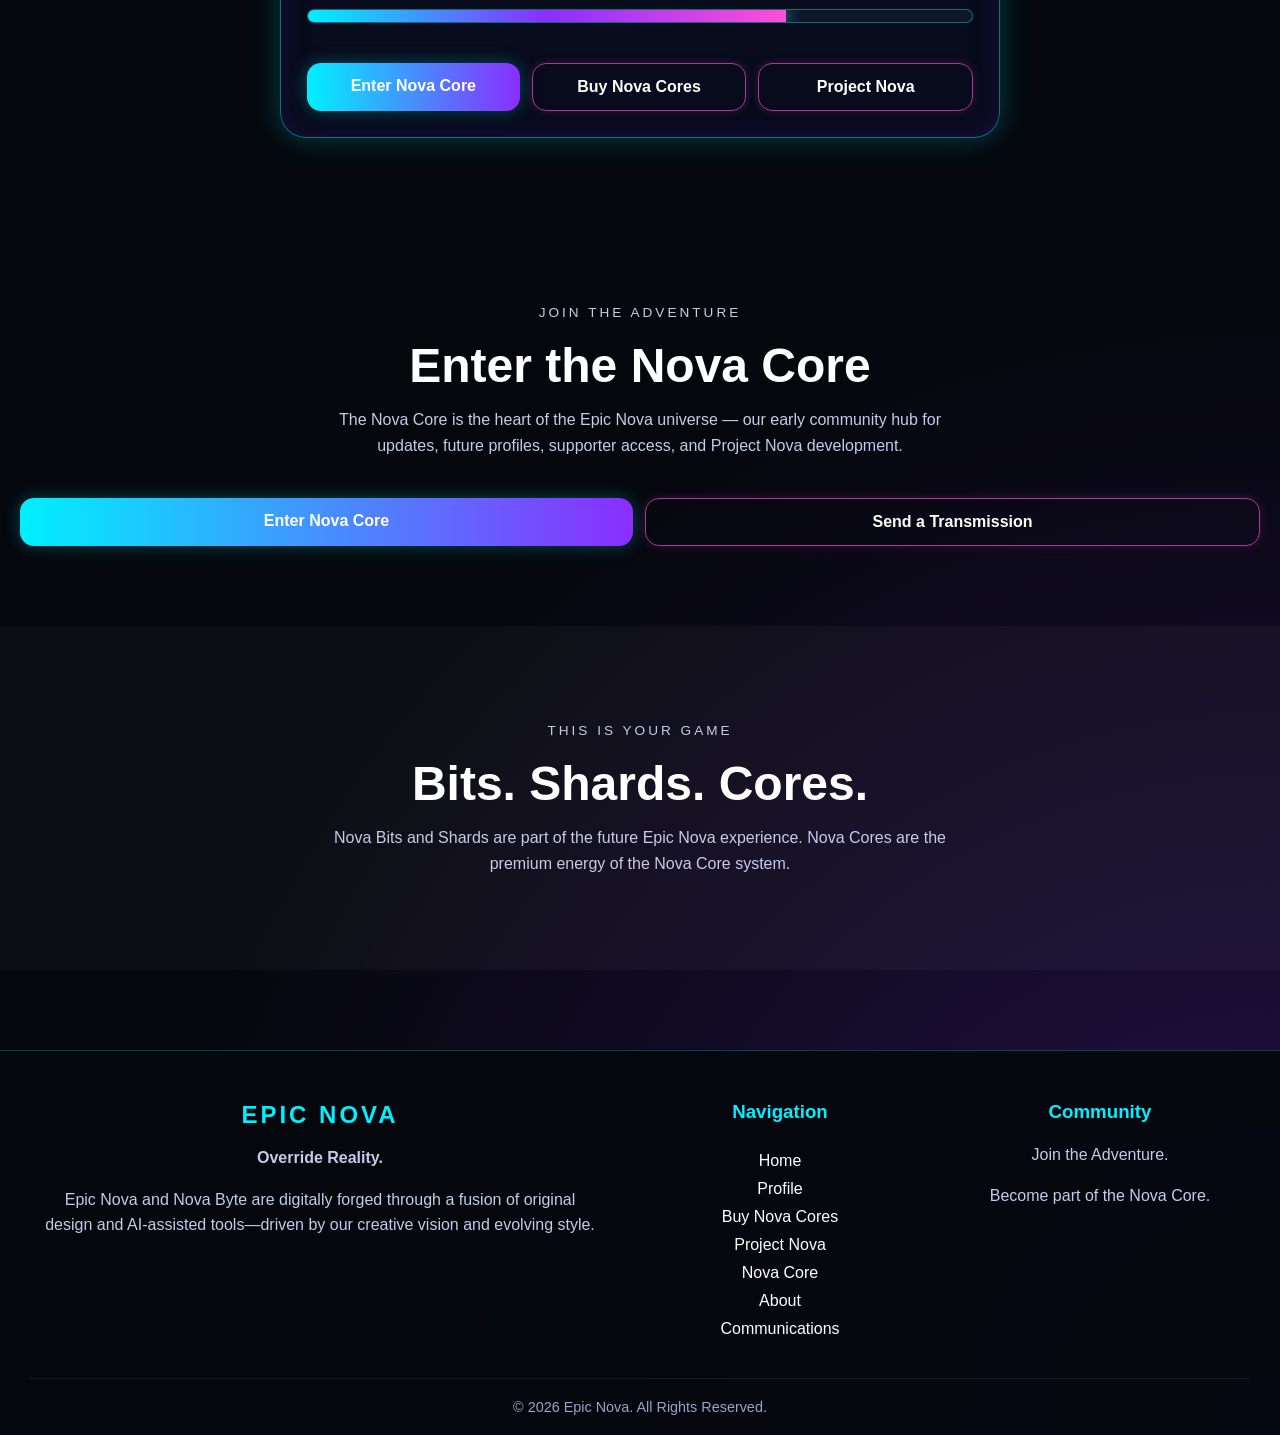
==== commit 2d6465a9: "Update index.html" ====
--- a/index.html
+++ b/index.html
@@ -84,7 +84,7 @@
 
     <span>Nova Bits</span>
 
-    <strong>Awaiting Data</strong>
+    <strong class="awaiting-data">Awaiting Data</strong>
 
     <!--
     <strong id="nova-bit-count">Loading...</strong>
@@ -100,7 +100,7 @@
 
     <span>Nova Shards</span>
 
-    <strong>Awaiting Data</strong>
+    <strong class="awaiting-data">Awaiting Data</strong>
 
     <!--
     <strong id="nova-shard-count">Loading...</strong>
@@ -116,7 +116,7 @@
 
     <span>Nova Cores</span>
 
-    <strong>Awaiting Data</strong>
+    <strong class="awaiting-data">Awaiting Data</strong>
 
     <!--
     <strong id="nova-core-count">Loading...</strong>
@@ -133,7 +133,7 @@
       <div class="energy-bar">
         <div class="energy-label">
           <span>Core Energy</span>
-          <span>Awaiting Data</span>
+          <span class="awaiting-data">Awaiting Data</span>
         </div>
 
         <div class="bar">
--- a/CSS/style.css
+++ b/CSS/style.css
@@ -301,6 +301,12 @@
   box-shadow: 0 0 18px rgba(255, 79, 216, 0.25);
 }
 
+.awaiting-data {
+  font-size: 1.2rem !important;
+  line-height: 1.4;
+  margin-top: 10px;
+}
+
 /* ===========================
    ENERGY
 =========================== */
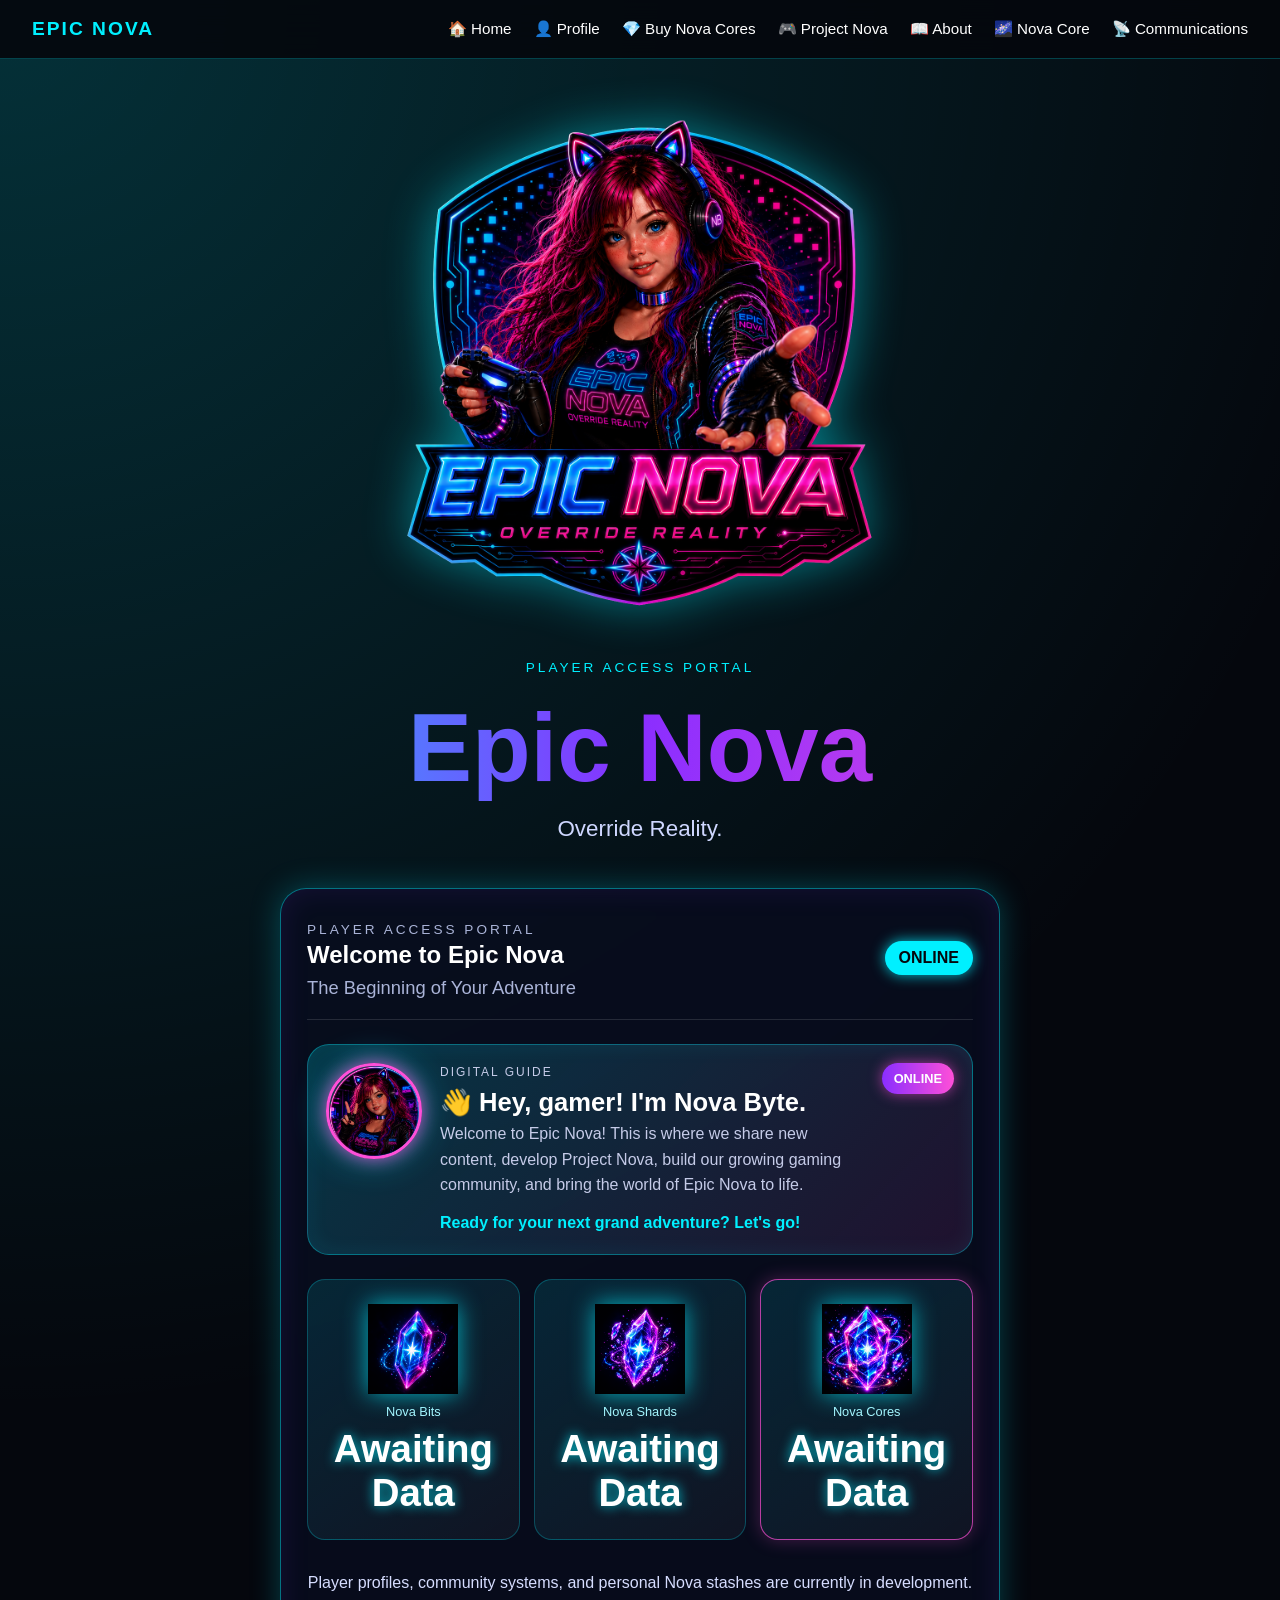
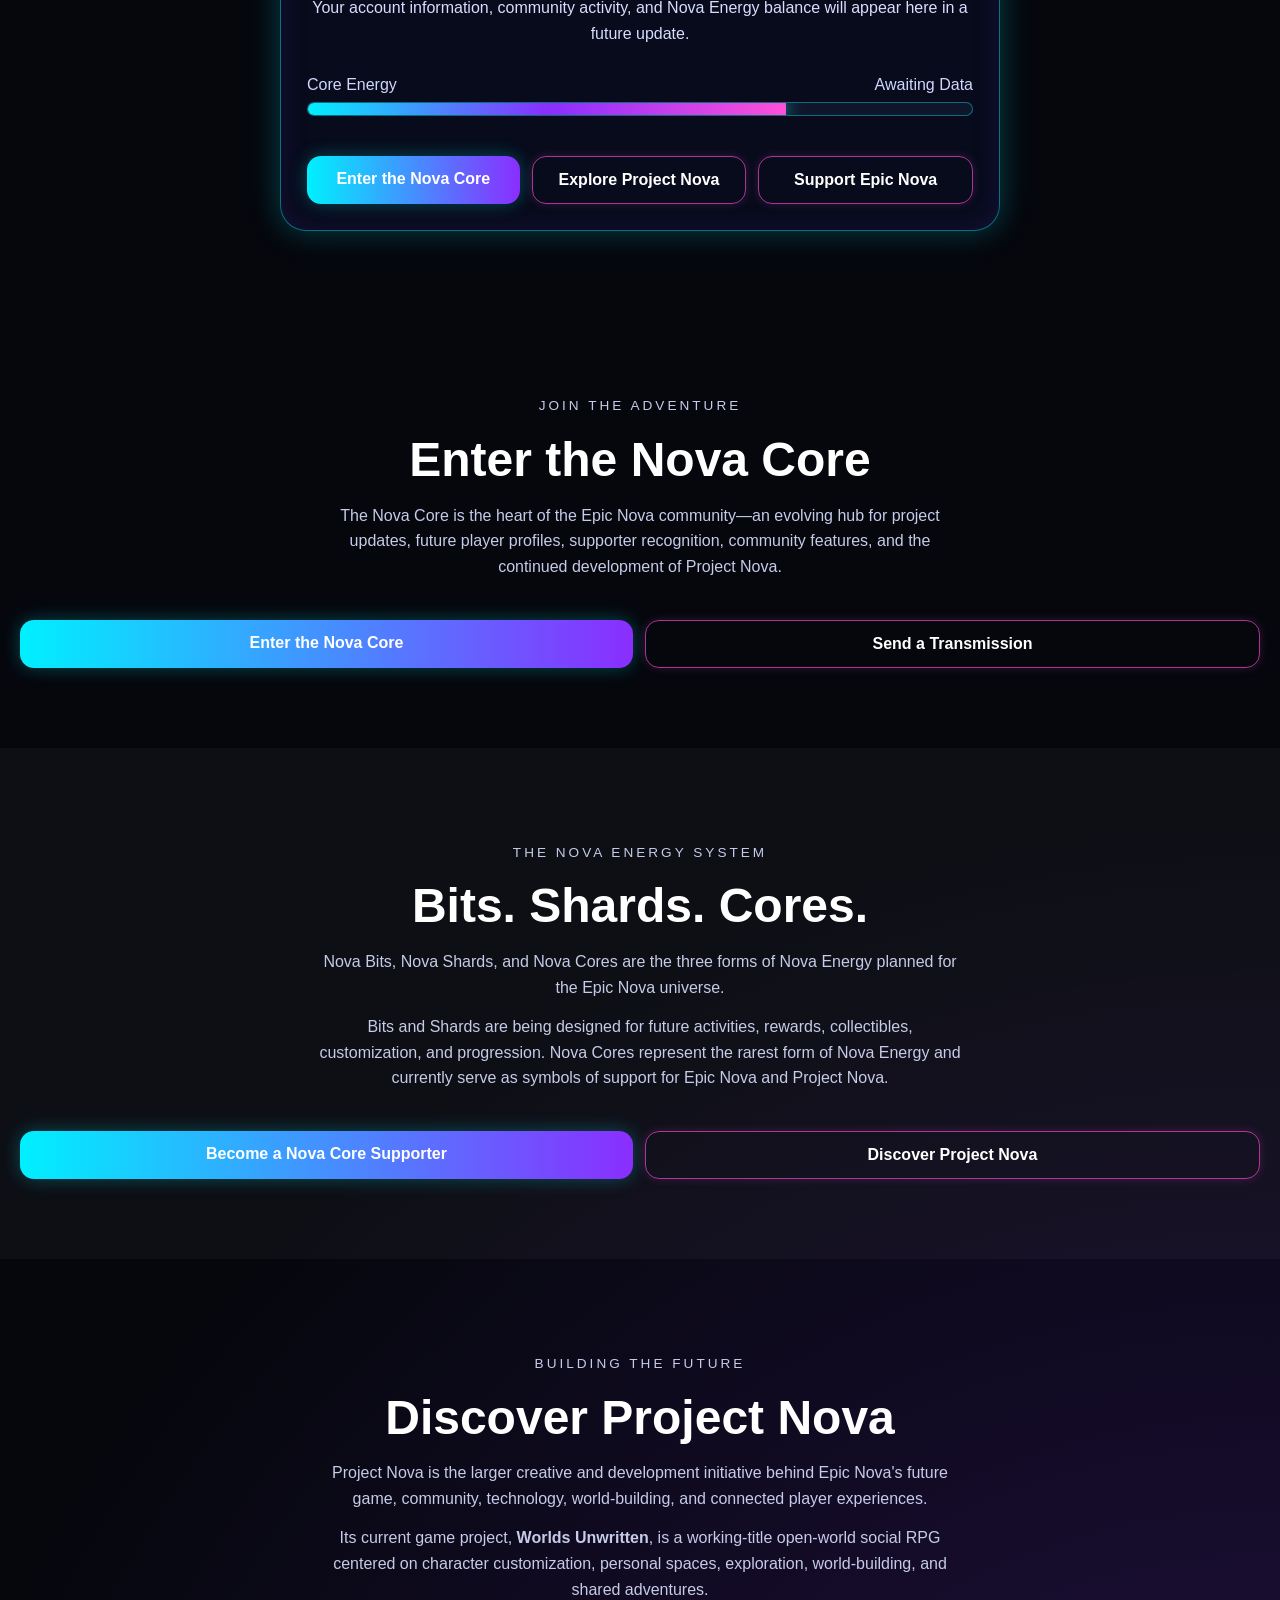
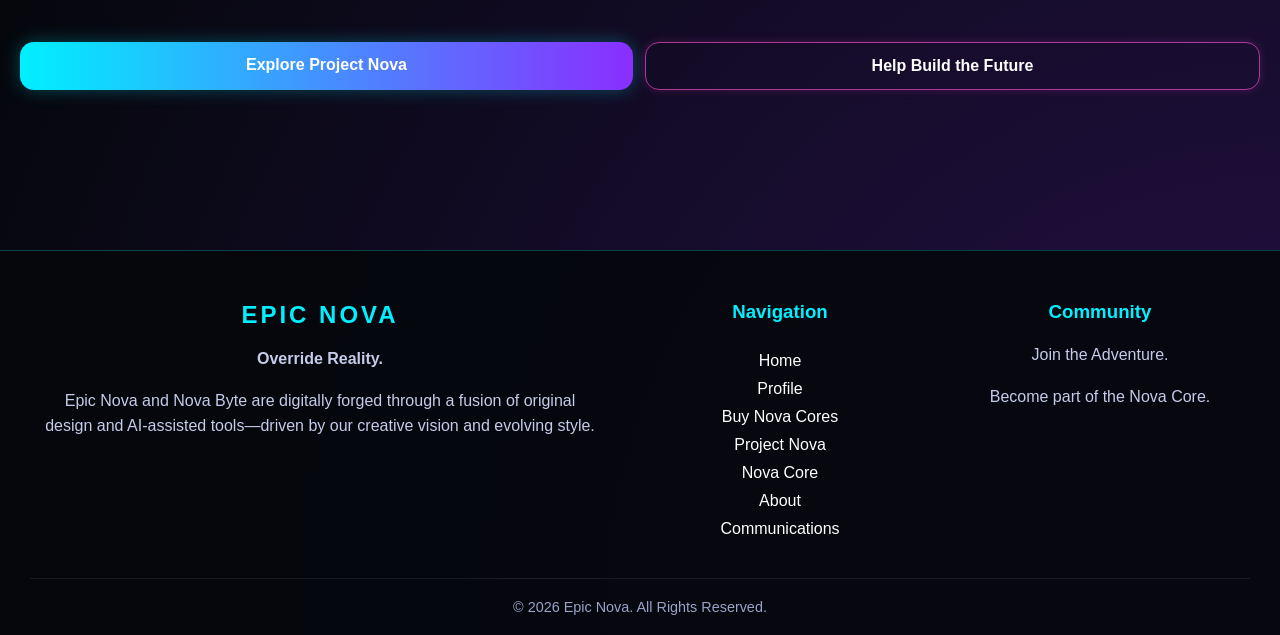
==== commit d0d54d78: "Update index.html" ====
--- a/index.html
+++ b/index.html
@@ -2,7 +2,16 @@
 <html lang="en">
 <head>
   <meta charset="UTF-8" />
-  <meta name="viewport" content="width=device-width, initial-scale=1.0" />
+
+  <meta
+    name="viewport"
+    content="width=device-width, initial-scale=1.0"
+  />
+
+  <meta
+    name="description"
+    content="Enter Epic Nova, discover Project Nova, join the Nova Core community, and help build the future of open-world social gaming."
+  />
 
   <title>Epic Nova | Override Reality</title>
 
@@ -11,176 +20,468 @@
 
 <body>
 
+  <!-- ===========================
+       SHARED NAVIGATION
+  ============================ -->
+
   <div id="navbar"></div>
 
+
+  <!-- ===========================
+       HERO
+  ============================ -->
+
   <header class="hero">
-    <img 
-      src="images/Official-New-Epic-Nova-Logo.png" 
-      alt="Epic Nova Logo" 
-      class="logo" 
+
+    <img
+      src="images/Official-New-Epic-Nova-Logo.png"
+      alt="Epic Nova"
+      class="logo"
     />
 
-    <p class="eyebrow">Player Access Portal</p>
-    <h1>Epic Nova</h1>
-    <p class="tagline">Override Reality.</p>
-
-    <section class="hud-card" id="nova-core">
+    <p class="eyebrow">
+      Player Access Portal
+    </p>
+
+    <h1>
+      Epic Nova
+    </h1>
+
+    <p class="tagline">
+      Override Reality.
+    </p>
+
+
+    <!-- ===========================
+         PLAYER ACCESS CARD
+    ============================ -->
+
+    <section
+      class="hud-card"
+      id="nova-core"
+      aria-labelledby="welcome-heading"
+    >
+
       <div class="hud-top">
+
         <div>
-          <h2>Welcome to Epic Nova</h2>
+
+          <p class="eyebrow">
+            Player Access Portal
+          </p>
+
+          <h2 id="welcome-heading">
+            Welcome to Epic Nova
+          </h2>
 
           <p class="subtitle">
-              The Beginning of Your Adventure
+            The Beginning of Your Adventure
           </p>
 
-          <p class="eyebrow">
-              Player Access Portal
+        </div>
+
+        <span class="status">
+          ONLINE
+        </span>
+
+      </div>
+
+
+      <!-- ===========================
+           NOVA BYTE GUIDE
+      ============================ -->
+
+      <div class="player-card nova-guide-card">
+
+        <div class="avatar-frame">
+
+          <img
+            src="images/Nova-Profile-Pic.png"
+            alt="Nova Byte, the digital guide for Epic Nova"
+            class="avatar-image"
+          />
+
+        </div>
+
+
+        <div class="player-info">
+
+          <p class="player-label">
+            Digital Guide
           </p>
-        </div>
-
-          <span class="status">ONLINE</span>
-      </div>
-      
-<div class="player-card nova-guide-card">
-
-  <div class="avatar-frame">
-    <img
-      src="images/Nova-Profile-Pic.png"
-      alt="Nova Byte"
-      class="avatar-image"
-    />
-  </div>
-
-  <div class="player-info">
-    <p class="player-label">DIGITAL GUIDE</p>
-
-    <h3>👋 Hey, gamer! I'm Nova Byte.</h3>
-
-    <p>
-      Welcome to Epic Nova! This is where we'll share new content,
-      build Project Nova, unlock Nova Cores, and create a community
-      for gamers who love epic adventures.
-    </p>
-
-    <p class="nova-ready">
-      Ready for your next grand adventure? Let's go!
-    </p>
-  </div>
-
-  <div class="player-badge">
-    ONLINE
-  </div>
-
-</div>
-
-<div class="stash-grid">
-
-  <div class="stash-box">
-    <img
-      src="images/Nova-Bit.png"
-      alt="Nova Bit"
-      class="currency-icon"
-    />
-
-    <span>Nova Bits</span>
-
-    <strong class="awaiting-data">Awaiting Data</strong>
-
-    <!--
-    <strong id="nova-bit-count">Loading...</strong>
-    -->
-  </div>
-
-  <div class="stash-box">
-    <img
-      src="images/Nova-Shard.png"
-      alt="Nova Shard"
-      class="currency-icon"
-    />
-
-    <span>Nova Shards</span>
-
-    <strong class="awaiting-data">Awaiting Data</strong>
-
-    <!--
-    <strong id="nova-shard-count">Loading...</strong>
-    -->
-  </div>
-
-  <div class="stash-box premium">
-    <img
-      src="images/Nova-Core.png"
-      alt="Nova Core"
-      class="currency-icon"
-    />
-
-    <span>Nova Cores</span>
-
-    <strong class="awaiting-data">Awaiting Data</strong>
-
-    <!--
-    <strong id="nova-core-count">Loading...</strong>
-    -->
-  </div>
-
-</div>
-
-  <p class="store-note">
-    Player Profiles and community systems are currently in development.
-    Your personal stash and community statistics will appear here in a future update.
-  </p>
+
+          <h3>
+            👋 Hey, gamer! I'm Nova Byte.
+          </h3>
+
+          <p>
+            Welcome to Epic Nova! This is where we share new content,
+            develop Project Nova, build our growing gaming community,
+            and bring the world of Epic Nova to life.
+          </p>
+
+          <p class="nova-ready">
+            Ready for your next grand adventure? Let's go!
+          </p>
+
+        </div>
+
+
+        <div class="player-badge">
+          ONLINE
+        </div>
+
+      </div>
+
+
+      <!-- ===========================
+           NOVA STASH
+      ============================ -->
+
+      <div
+        class="stash-grid"
+        aria-label="Future Nova energy stash"
+      >
+
+
+        <!-- NOVA BITS -->
+
+        <article class="stash-box">
+
+          <img
+            src="images/Nova-Bit.png"
+            alt="Nova Bit"
+            class="currency-icon"
+          />
+
+          <span>
+            Nova Bits
+          </span>
+
+          <strong class="awaiting-data">
+            Awaiting Data
+          </strong>
+
+          <!--
+          Future dynamic counter:
+
+          <strong id="nova-bit-count">
+            Loading...
+          </strong>
+          -->
+
+        </article>
+
+
+        <!-- NOVA SHARDS -->
+
+        <article class="stash-box">
+
+          <img
+            src="images/Nova-Shard.png"
+            alt="Nova Shard"
+            class="currency-icon"
+          />
+
+          <span>
+            Nova Shards
+          </span>
+
+          <strong class="awaiting-data">
+            Awaiting Data
+          </strong>
+
+          <!--
+          Future dynamic counter:
+
+          <strong id="nova-shard-count">
+            Loading...
+          </strong>
+          -->
+
+        </article>
+
+
+        <!-- NOVA CORES -->
+
+        <article class="stash-box premium">
+
+          <img
+            src="images/Nova-Core.png"
+            alt="Nova Core"
+            class="currency-icon"
+          />
+
+          <span>
+            Nova Cores
+          </span>
+
+          <strong class="awaiting-data">
+            Awaiting Data
+          </strong>
+
+          <!--
+          Future dynamic counter:
+
+          <strong id="nova-core-count">
+            Loading...
+          </strong>
+          -->
+
+        </article>
+
+      </div>
+
+
+      <!-- ===========================
+           DEVELOPMENT NOTICE
+      ============================ -->
+
+      <p class="store-note">
+        Player profiles, community systems, and personal Nova stashes are
+        currently in development. Your account information, community
+        activity, and Nova Energy balance will appear here in a future update.
+      </p>
+
+
+      <!-- ===========================
+           CORE ENERGY
+      ============================ -->
 
       <div class="energy-bar">
+
         <div class="energy-label">
-          <span>Core Energy</span>
-          <span class="awaiting-data">Awaiting Data</span>
-        </div>
-
-        <div class="bar">
-          <div class="fill"></div>
-        </div>
-      </div>
+
+          <span>
+            Core Energy
+          </span>
+
+          <span class="awaiting-data">
+            Awaiting Data
+          </span>
+
+        </div>
+
+        <div
+          class="bar"
+          role="progressbar"
+          aria-label="Future Core Energy status"
+          aria-valuemin="0"
+          aria-valuemax="100"
+          aria-valuenow="0"
+        >
+
+          <div class="fill awaiting-energy"></div>
+
+        </div>
+
+      </div>
+
+
+      <!-- ===========================
+           PRIMARY ACTIONS
+      ============================ -->
 
       <div class="hud-buttons">
-        <a href="nova-core.html" class="btn">Enter Nova Core</a>
-        <a href="buy-cores.html" class="btn ghost">Buy Nova Cores</a>
-        <a href="project-nova.html" class="btn ghost">Project Nova</a>
-      </div>
+
+        <a
+          href="nova-core.html"
+          class="btn"
+        >
+          Enter the Nova Core
+        </a>
+
+        <a
+          href="project-nova.html"
+          class="btn ghost"
+        >
+          Explore Project Nova
+        </a>
+
+        <a
+          href="buy-cores.html"
+          class="btn ghost"
+        >
+          Support Epic Nova
+        </a>
+
+      </div>
+
     </section>
+
   </header>
 
+
+  <!-- ===========================
+       MAIN CONTENT
+  ============================ -->
+
   <main>
 
-    <section class="section" id="nova-core-hub">
-  <p class="eyebrow">Join the Adventure</p>
-
-  <h2>Enter the Nova Core</h2>
-
-  <p>
-    The Nova Core is the heart of the Epic Nova universe — our early community hub
-    for updates, future profiles, supporter access, and Project Nova development.
-  </p>
-
-  <div class="hud-buttons">
-    <a href="nova-core.html" class="btn">Enter Nova Core</a>
-    <a href="communications.html" class="btn ghost">Send a Transmission</a>
-  </div>
-</section>
-
-    <section class="section alt" id="nova-points">
-      <p class="eyebrow">This Is Your Game</p>
-      <h2>Bits. Shards. Cores.</h2>
+
+    <!-- ===========================
+         NOVA CORE COMMUNITY
+    ============================ -->
+
+    <section
+      class="section"
+      id="nova-core-hub"
+      aria-labelledby="nova-core-heading"
+    >
+
+      <p class="eyebrow">
+        Join the Adventure
+      </p>
+
+      <h2 id="nova-core-heading">
+        Enter the Nova Core
+      </h2>
+
       <p>
-        Nova Bits and Shards are part of the future Epic Nova experience.
-        Nova Cores are the premium energy of the Nova Core system.
-      </p>
+        The Nova Core is the heart of the Epic Nova community—an evolving hub
+        for project updates, future player profiles, supporter recognition,
+        community features, and the continued development of Project Nova.
+      </p>
+
+      <div class="hud-buttons">
+
+        <a
+          href="nova-core.html"
+          class="btn"
+        >
+          Enter the Nova Core
+        </a>
+
+        <a
+          href="communications.html"
+          class="btn ghost"
+        >
+          Send a Transmission
+        </a>
+
+      </div>
+
     </section>
 
+
+    <!-- ===========================
+         NOVA ENERGY SYSTEM
+    ============================ -->
+
+    <section
+      class="section alt"
+      id="nova-energy"
+      aria-labelledby="nova-energy-heading"
+    >
+
+      <p class="eyebrow">
+        The Nova Energy System
+      </p>
+
+      <h2 id="nova-energy-heading">
+        Bits. Shards. Cores.
+      </h2>
+
+      <p>
+        Nova Bits, Nova Shards, and Nova Cores are the three forms of Nova
+        Energy planned for the Epic Nova universe.
+      </p>
+
+      <p>
+        Bits and Shards are being designed for future activities, rewards,
+        collectibles, customization, and progression. Nova Cores represent
+        the rarest form of Nova Energy and currently serve as symbols of
+        support for Epic Nova and Project Nova.
+      </p>
+
+      <div class="hud-buttons">
+
+        <a
+          href="buy-cores.html"
+          class="btn"
+        >
+          Become a Nova Core Supporter
+        </a>
+
+        <a
+          href="project-nova.html"
+          class="btn ghost"
+        >
+          Discover Project Nova
+        </a>
+
+      </div>
+
+    </section>
+
+
+    <!-- ===========================
+         PROJECT NOVA
+    ============================ -->
+
+    <section
+      class="section"
+      id="project-nova-preview"
+      aria-labelledby="project-nova-heading"
+    >
+
+      <p class="eyebrow">
+        Building the Future
+      </p>
+
+      <h2 id="project-nova-heading">
+        Discover Project Nova
+      </h2>
+
+      <p>
+        Project Nova is the larger creative and development initiative behind
+        Epic Nova's future game, community, technology, world-building, and
+        connected player experiences.
+      </p>
+
+      <p>
+        Its current game project, <strong>Worlds Unwritten</strong>,
+        is a working-title open-world social RPG centered on character
+        customization, personal spaces, exploration, world-building, and
+        shared adventures.
+      </p>
+
+      <div class="hud-buttons">
+
+        <a
+          href="project-nova.html"
+          class="btn"
+        >
+          Explore Project Nova
+        </a>
+
+        <a
+          href="buy-cores.html"
+          class="btn ghost"
+        >
+          Help Build the Future
+        </a>
+
+      </div>
+
+    </section>
+
   </main>
 
+
+  <!-- ===========================
+       SHARED FOOTER
+  ============================ -->
+
   <div id="footer"></div>
+
+
+  <!-- ===========================
+       SITE SCRIPT
+  ============================ -->
 
   <script src="JS/script.js"></script>
 
 </body>
 </html>
+</html>
--- a/CSS/style.css
+++ b/CSS/style.css
@@ -1,4 +1,15 @@
-* {
+/* =========================================================
+   EPIC NOVA — MAIN STYLESHEET
+   File: CSS/style.css
+========================================================= */
+
+/* ===========================
+   RESET / GLOBAL
+=========================== */
+
+*,
+*::before,
+*::after {
   box-sizing: border-box;
 }
 
@@ -7,55 +18,98 @@
 }
 
 body {
+  min-width: 320px;
   margin: 0;
+  overflow-x: hidden;
   font-family: Arial, sans-serif;
-  color: white;
+  color: #ffffff;
   background:
-    radial-gradient(circle at top left, rgba(0, 240, 255, 0.18), transparent 35%),
-    radial-gradient(circle at bottom right, rgba(138, 46, 255, 0.25), transparent 35%),
+    radial-gradient(
+      circle at top left,
+      rgba(0, 240, 255, 0.18),
+      transparent 35%
+    ),
+    radial-gradient(
+      circle at bottom right,
+      rgba(138, 46, 255, 0.25),
+      transparent 35%
+    ),
     #05070d;
 }
 
+img {
+  max-width: 100%;
+}
+
+h1,
+h2,
+h3,
+p {
+  overflow-wrap: break-word;
+}
+
+h2,
+h3 {
+  line-height: 1.2;
+}
+
+p {
+  line-height: 1.65;
+}
+
+a,
+button,
+input,
+textarea {
+  font: inherit;
+}
+
 /* ===========================
    NAVIGATION
 =========================== */
 
 .main-nav {
+  position: sticky;
+  top: 0;
+  z-index: 1000;
+
   width: 100%;
   display: flex;
+  align-items: center;
   justify-content: space-between;
-  align-items: center;
+
   padding: 18px 32px;
+
   background: rgba(5, 7, 13, 0.9);
   border-bottom: 1px solid rgba(0, 240, 255, 0.25);
   backdrop-filter: blur(14px);
-  position: sticky;
-  top: 0;
-  z-index: 1000;
 }
 
 .nav-logo {
+  color: #00f0ff;
   font-size: 1.2rem;
-  font-weight: bold;
+  font-weight: 700;
+  letter-spacing: 2px;
   text-decoration: none;
-  color: #00f0ff;
-  letter-spacing: 2px;
 }
 
 .nav-links {
   display: flex;
+  flex-wrap: wrap;
   gap: 22px;
-  flex-wrap: wrap;
 }
 
 .nav-links a {
-  color: white;
+  color: #ffffff;
+  font-size: 0.95rem;
   text-decoration: none;
-  font-size: 0.95rem;
-  transition: 0.2s;
-}
-
-.nav-links a:hover {
+  transition:
+    color 0.2s ease,
+    text-shadow 0.2s ease;
+}
+
+.nav-links a:hover,
+.nav-links a:focus-visible {
   color: #00f0ff;
   text-shadow: 0 0 12px #00f0ff;
 }
@@ -78,9 +132,9 @@
 
 .eyebrow {
   color: #00f0ff;
+  font-size: 0.85rem;
+  letter-spacing: 3px;
   text-transform: uppercase;
-  letter-spacing: 3px;
-  font-size: 0.85rem;
 }
 
 h1 {
@@ -88,13 +142,22 @@
   font-size: clamp(3rem, 10vw, 6rem);
   background: linear-gradient(90deg, #00f0ff, #8a2eff, #ff4fd8);
   -webkit-background-clip: text;
+  background-clip: text;
   -webkit-text-fill-color: transparent;
+  color: transparent;
 }
 
 .tagline {
   margin-top: 8px;
+  color: #cfd7ff;
   font-size: 1.4rem;
+}
+
+.subtitle {
+  margin: 8px 0 4px;
   color: #cfd7ff;
+  font-size: 1.15rem;
+  line-height: 1.5;
 }
 
 /* ===========================
@@ -105,22 +168,27 @@
   width: min(100%, 720px);
   margin: 40px auto 0;
   padding: 26px;
+
+  border: 1px solid rgba(0, 240, 255, 0.45);
   border-radius: 26px;
+
   background: rgba(8, 13, 30, 0.88);
-  border: 1px solid rgba(0, 240, 255, 0.45);
   box-shadow:
     0 0 30px rgba(0, 240, 255, 0.25),
     inset 0 0 30px rgba(138, 46, 255, 0.12);
+
   backdrop-filter: blur(12px);
 }
 
 .hud-top {
   display: flex;
+  align-items: center;
   justify-content: space-between;
-  align-items: center;
+
+  padding-bottom: 18px;
+
+  border-bottom: 1px solid rgba(255, 255, 255, 0.12);
   text-align: left;
-  padding-bottom: 18px;
-  border-bottom: 1px solid rgba(255, 255, 255, 0.12);
 }
 
 .hud-top h2 {
@@ -134,10 +202,12 @@
 
 .status {
   padding: 8px 14px;
+
+  color: #05070d;
+  font-weight: 700;
+
+  background: #00f0ff;
   border-radius: 999px;
-  background: #00f0ff;
-  color: #05070d;
-  font-weight: bold;
   box-shadow: 0 0 14px rgba(0, 240, 255, 0.8);
 }
 
@@ -146,18 +216,22 @@
 =========================== */
 
 .player-card {
-  margin: 24px 0;
-  padding: 18px;
   display: flex;
   align-items: center;
   gap: 18px;
+
+  margin: 24px 0;
+  padding: 18px;
+
+  border: 1px solid rgba(0, 240, 255, 0.35);
   border-radius: 22px;
+
   background: linear-gradient(
     135deg,
     rgba(0, 240, 255, 0.18),
     rgba(255, 79, 216, 0.1)
   );
-  border: 1px solid rgba(0, 240, 255, 0.35);
+
   box-shadow: inset 0 0 22px rgba(0, 240, 255, 0.08);
 }
 
@@ -165,10 +239,12 @@
 .avatar-frame {
   width: 96px;
   height: 96px;
+  flex-shrink: 0;
+  overflow: hidden;
+
+  border: 3px solid #ff4fd8;
   border-radius: 50%;
-  overflow: hidden;
-  flex-shrink: 0;
-  border: 3px solid #ff4fd8;
+
   box-shadow:
     0 0 18px rgba(255, 79, 216, 0.75),
     0 0 35px rgba(0, 240, 255, 0.45),
@@ -179,19 +255,18 @@
   display: flex;
   align-items: center;
   justify-content: center;
+
   color: #00f0ff;
-  font-weight: bold;
   font-size: 1.2rem;
+  font-weight: 700;
 }
 
 .avatar-image {
+  display: block;
   width: 100%;
   height: 100%;
   object-fit: cover;
-  display: block;
-}
-
-/* Nova Guide Card */
+}
 
 .nova-guide-card {
   align-items: flex-start;
@@ -204,11 +279,12 @@
 .nova-ready {
   margin-top: 12px !important;
   color: #00f0ff !important;
-  font-weight: bold;
+  font-weight: 700;
 }
 
 .player-info {
   flex: 1;
+  min-width: 0;
   text-align: left;
 }
 
@@ -216,10 +292,11 @@
   margin: 0;
   color: #00f0ff;
   font-size: 0.75rem;
+  letter-spacing: 2px;
   text-transform: uppercase;
-  letter-spacing: 2px;
-}
-
+}
+
+.player-info h2,
 .player-info h3 {
   margin: 4px 0;
   font-size: 1.6rem;
@@ -232,11 +309,13 @@
 
 .player-badge {
   padding: 8px 12px;
+
+  color: #ffffff;
+  font-size: 0.8rem;
+  font-weight: 700;
+
+  background: linear-gradient(90deg, #8a2eff, #ff4fd8);
   border-radius: 999px;
-  background: linear-gradient(90deg, #8a2eff, #ff4fd8);
-  color: white;
-  font-weight: bold;
-  font-size: 0.8rem;
   box-shadow: 0 0 14px rgba(255, 79, 216, 0.6);
 }
 
@@ -246,21 +325,24 @@
 
 .stash-grid {
   display: grid;
-  grid-template-columns: repeat(3, 1fr);
+  grid-template-columns: repeat(3, minmax(0, 1fr));
   gap: 14px;
 }
 
 .stash-box {
   padding: 24px;
   text-align: center;
+
+  border: 1px solid rgba(0, 240, 255, 0.25);
   border-radius: 18px;
+
   background: linear-gradient(
     145deg,
     rgba(0, 240, 255, 0.12),
     rgba(255, 255, 255, 0.04)
   );
-  border: 1px solid rgba(0, 240, 255, 0.25);
-  transition: 0.25s ease;
+
+  transition: transform 0.25s ease;
 }
 
 .stash-box:hover {
@@ -268,13 +350,15 @@
 }
 
 .currency-icon {
+  display: block;
   width: 90px;
   height: 90px;
+  margin: 0 auto 10px;
+
   object-fit: contain;
-  display: block;
-  margin: 0 auto 10px;
+
   filter: drop-shadow(0 0 12px rgba(0, 240, 255, 0.7));
-  transition: 0.25s ease;
+  transition: transform 0.25s ease;
 }
 
 .stash-box:hover .currency-icon {
@@ -283,9 +367,9 @@
 
 .stash-box span {
   display: block;
+  margin-bottom: 8px;
   color: #aaf6ff;
   font-size: 0.8rem;
-  margin-bottom: 8px;
 }
 
 .stash-box strong {
@@ -301,12 +385,6 @@
   box-shadow: 0 0 18px rgba(255, 79, 216, 0.25);
 }
 
-.awaiting-data {
-  font-size: 1.2rem !important;
-  line-height: 1.4;
-  margin-top: 10px;
-}
-
 /* ===========================
    ENERGY
 =========================== */
@@ -324,15 +402,17 @@
 
 .bar {
   height: 14px;
-  border-radius: 999px;
   overflow: hidden;
+
   background: #101629;
   border: 1px solid rgba(0, 240, 255, 0.4);
+  border-radius: 999px;
 }
 
 .fill {
   width: 72%;
   height: 100%;
+
   background: linear-gradient(90deg, #00f0ff, #8a2eff, #ff4fd8);
   box-shadow: 0 0 18px rgba(0, 240, 255, 0.8);
 }
@@ -342,11 +422,11 @@
 =========================== */
 
 .hud-buttons {
-  margin-top: 40px;
   display: flex;
-  gap: 12px;
   flex-wrap: wrap;
   justify-content: center;
+  gap: 12px;
+  margin-top: 40px;
 }
 
 .hud-buttons .btn {
@@ -357,17 +437,27 @@
 .btn {
   display: inline-block;
   padding: 14px 20px;
+
+  color: #ffffff;
+  font-weight: 700;
+  text-align: center;
+  text-decoration: none;
+
+  background: linear-gradient(90deg, #00f0ff, #8a2eff);
+  border: 0;
   border-radius: 14px;
-  text-decoration: none;
-  text-align: center;
-  color: white;
-  font-weight: bold;
-  background: linear-gradient(90deg, #00f0ff, #8a2eff);
+
   box-shadow: 0 0 18px rgba(0, 240, 255, 0.28);
-  transition: 0.2s ease;
-}
-
-.btn:hover {
+
+  cursor: pointer;
+
+  transition:
+    transform 0.2s ease,
+    box-shadow 0.2s ease;
+}
+
+.btn:hover,
+.btn:focus-visible {
   transform: translateY(-2px) scale(1.03);
 }
 
@@ -403,42 +493,49 @@
 }
 
 /* ===========================
-   FORM
+   FORMS
 =========================== */
 
 form {
   margin-top: 24px;
+}
+
+input,
+textarea {
+  color: #ffffff;
+  background: rgba(255, 255, 255, 0.08);
+  border: 1px solid rgba(0, 240, 255, 0.35);
+  border-radius: 14px;
+  outline: none;
 }
 
 input {
   width: min(100%, 340px);
   padding: 15px;
-  border-radius: 14px;
-  border: 1px solid rgba(0, 240, 255, 0.35);
-  background: rgba(255, 255, 255, 0.08);
-  color: white;
   text-align: center;
 }
 
 textarea {
   width: 100%;
+  min-height: 150px;
   padding: 15px;
-  border-radius: 14px;
-  border: 1px solid rgba(0,240,255,.35);
-  background: rgba(255,255,255,.08);
-  background-color: rgba(255,255,255,.08);
-  color: white;
+
   font-family: inherit;
   font-size: 1rem;
-  resize: vertical;
-  min-height: 150px;
 
   appearance: none;
   -webkit-appearance: none;
 
-  outline: none;
-}
-
+  resize: vertical;
+}
+
+input:focus,
+textarea:focus {
+  border-color: rgba(0, 240, 255, 0.8);
+  box-shadow: 0 0 0 3px rgba(0, 240, 255, 0.12);
+}
+
+input::placeholder,
 textarea::placeholder {
   color: #9aa3c7;
 }
@@ -448,7 +545,7 @@
 }
 
 /* ===========================
-   PROFILE / STORE PAGES
+   PAGE WRAPPERS
 =========================== */
 
 .profile-page,
@@ -456,14 +553,19 @@
 .project-page,
 .about-page {
   min-height: 100vh;
+  display: flex;
+  align-items: flex-start;
+  justify-content: center;
   padding: 60px 20px;
-  display: flex;
-  justify-content: center;
-  align-items: flex-start;
 }
 
 .profile-card {
   max-width: 760px;
+}
+
+.store-page .profile-card {
+  width: min(100%, 1100px);
+  max-width: 1100px;
 }
 
 .empty-profile {
@@ -477,10 +579,10 @@
 }
 
 .profile-form label {
-  text-align: left;
   color: #aaf6ff;
   font-size: 0.85rem;
   letter-spacing: 1px;
+  text-align: left;
 }
 
 .profile-form input {
@@ -500,97 +602,308 @@
 
 .core-pack-grid {
   display: grid;
-  grid-template-columns: repeat(auto-fit, minmax(220px, 1fr));
+  grid-template-columns: repeat(3, minmax(0, 1fr));
+  align-items: stretch;
   gap: 24px;
   margin: 40px 0 50px;
 }
 
 .core-pack {
+  position: relative;
+
+  min-width: 0;
+  height: 100%;
   display: flex;
   flex-direction: column;
   align-items: center;
-  justify-content: flex-start;
+
+  padding: 32px 24px 24px;
+  overflow: hidden;
+
+  color: #ffffff;
   text-align: center;
   text-decoration: none;
-  color: white;
-  padding: 32px 24px 24px;
+
+  background:
+    linear-gradient(
+      145deg,
+      rgba(0, 240, 255, 0.12),
+      rgba(138, 46, 255, 0.06)
+    ),
+    rgba(5, 14, 30, 0.72);
+
+  border: 1px solid rgba(0, 240, 255, 0.25);
   border-radius: 22px;
-  background: linear-gradient(
-    145deg,
-    rgba(0, 240, 255, 0.12),
-    rgba(255, 255, 255, 0.03)
-  );
-  border: 1px solid rgba(0, 240, 255, 0.25);
-  transition: 0.25s;
-}
-
-.core-pack:hover {
-  transform: translateY(-6px) scale(1.02);
+
+  transition:
+    transform 0.25s ease,
+    box-shadow 0.25s ease,
+    border-color 0.25s ease;
+}
+
+.core-pack:hover,
+.core-pack:focus-visible {
+  transform: translateY(-6px);
+  border-color: rgba(0, 240, 255, 0.6);
   box-shadow: 0 0 25px rgba(0, 240, 255, 0.35);
 }
 
+.core-pack.featured {
+  border-color: rgba(255, 79, 216, 0.7);
+  box-shadow: 0 0 18px rgba(255, 79, 216, 0.25);
+}
+
+.core-pack.founder-pack {
+  border-color: rgba(255, 216, 77, 0.55);
+}
+
+.core-pack h2,
 .core-pack h3 {
   margin: 18px 0 10px;
-  color: white;
+  color: #ffffff;
   font-size: 1.4rem;
 }
 
 .core-pack strong {
   display: block;
+  margin-bottom: 8px;
+  color: #00f0ff;
   font-size: 2rem;
-  color: #00f0ff;
-  margin-bottom: 8px;
-}
-
-.core-pack span {
+}
+
+.pack-price {
+  display: block;
+  margin-bottom: 1rem;
+  color: #ff4fd8;
   font-size: 1.25rem;
-  color: #ff4fd8;
-  font-weight: bold;
+  font-weight: 700;
+}
+
+.pack-description {
+  flex: 1;
+  margin: 0;
+  color: #c5cbe8;
+  line-height: 1.6;
 }
 
 .pack-ribbon {
   display: inline-block;
-  margin-top: 12px;
-  margin-bottom: 20px;
+  margin: 0 0 20px;
   padding: 8px 16px;
-  border-radius: 999px;
-  background: #00f0ff;
+
   color: #05070d;
   font-size: 0.8rem;
-  font-weight: bold;
+  font-weight: 700;
   letter-spacing: 1px;
+
+  background: #00f0ff;
+  border-radius: 999px;
   box-shadow: 0 0 14px rgba(0, 240, 255, 0.5);
 }
 
 .featured-ribbon {
+  color: #ffffff;
   background: linear-gradient(90deg, #8a2eff, #ff4fd8);
-  color: white;
 }
 
 .founder-ribbon {
+  color: #111111;
   background: linear-gradient(90deg, #ff9c2f, #ffd84d);
-  color: #111;
 }
 
 .purchase-btn {
+  width: 100%;
   margin-top: 18px;
   padding: 12px 22px;
+
+  color: #ffffff;
+  font-weight: 700;
+  letter-spacing: 1px;
+
+  background: linear-gradient(90deg, #00f0ff, #8a2eff);
   border-radius: 14px;
-  background: linear-gradient(90deg, #00f0ff, #8a2eff);
-  color: white;
-  font-weight: bold;
-  letter-spacing: 1px;
-  transition: 0.25s;
   box-shadow: 0 0 14px rgba(0, 240, 255, 0.35);
-}
-
-.core-pack:hover .purchase-btn {
+
+  transition:
+    transform 0.25s ease,
+    box-shadow 0.25s ease;
+}
+
+.core-pack:hover .purchase-btn,
+.core-pack:focus-visible .purchase-btn {
   transform: scale(1.05);
   box-shadow: 0 0 20px rgba(0, 240, 255, 0.6);
 }
 
 /* ===========================
-   PROJECT NOVA / ABOUT
+   NOVA CORE INTRO
+=========================== */
+
+.store-intro {
+  display: flex;
+  align-items: center;
+  justify-content: center;
+  gap: 2rem;
+
+  margin: 3rem auto;
+  padding: 2rem;
+
+  background: rgba(5, 14, 30, 0.55);
+  border: 1px solid rgba(0, 240, 255, 0.2);
+  border-radius: 20px;
+}
+
+.store-hero-core {
+  display: block;
+  width: 100%;
+  max-width: 240px;
+  height: auto;
+  flex: 0 1 240px;
+
+  object-fit: contain;
+
+  filter: drop-shadow(0 0 18px rgba(0, 240, 255, 0.35));
+}
+
+.store-intro-copy {
+  min-width: 0;
+  max-width: 650px;
+  flex: 1 1 400px;
+  text-align: left;
+}
+
+.store-intro-copy h2 {
+  margin: 0.5rem 0 1rem;
+}
+
+.store-intro-copy p:not(.player-label) {
+  color: #c5cbe8;
+}
+
+/* ===========================
+   SUPPORT IMPACT
+=========================== */
+
+.support-impact {
+  margin: 3rem 0;
+  text-align: center;
+}
+
+.support-impact > h2 {
+  margin: 0.5rem 0 1rem;
+  font-size: clamp(1.8rem, 5vw, 2.8rem);
+}
+
+.impact-grid {
+  display: grid;
+  grid-template-columns: repeat(3, minmax(0, 1fr));
+  gap: 1.25rem;
+  margin-top: 2rem;
+}
+
+.impact-item {
+  min-width: 0;
+  padding: 1.5rem;
+
+  background: rgba(5, 14, 30, 0.7);
+  border: 1px solid rgba(0, 240, 255, 0.22);
+  border-radius: 18px;
+}
+
+.impact-item h3 {
+  margin: 0.75rem 0;
+}
+
+.impact-item p {
+  margin: 0;
+  color: #c5cbe8;
+}
+
+.impact-icon {
+  display: block;
+  font-size: 2rem;
+}
+
+/* ===========================
+   STORE CLOSING
+=========================== */
+
+.store-closing {
+  margin: 3rem auto 1rem;
+  padding: clamp(1.5rem, 4vw, 2.5rem);
+
+  text-align: center;
+
+  border-top: 1px solid rgba(0, 240, 255, 0.22);
+  border-bottom: 1px solid rgba(255, 79, 216, 0.22);
+}
+
+.store-closing h2 {
+  margin: 0.5rem 0 1rem;
+  font-size: clamp(1.8rem, 5vw, 2.8rem);
+}
+
+.store-closing p {
+  max-width: 760px;
+  margin: 0.75rem auto;
+  color: #c5cbe8;
+}
+
+.closing-tagline {
+  color: #00f0ff !important;
+  font-size: 1.2rem;
+}
+
+.purchase-disclosure {
+  max-width: 800px;
+  margin-right: auto;
+  margin-left: auto;
+  font-size: 0.9rem;
+  text-align: center;
+}
+
+/* ===========================
+   SUPPORTER NOTICE
+=========================== */
+
+.supporter-notice {
+  width: 100%;
+  margin: 2rem auto;
+  padding: clamp(1.35rem, 3vw, 2rem);
+
+  text-align: center;
+
+  background:
+    linear-gradient(
+      135deg,
+      rgba(0, 240, 255, 0.06),
+      rgba(138, 46, 255, 0.12)
+    ),
+    rgba(5, 14, 30, 0.8);
+
+  border: 1px solid rgba(138, 46, 255, 0.42);
+  border-radius: 18px;
+}
+
+.supporter-notice h2 {
+  margin: 0 0 1rem;
+}
+
+.supporter-notice p {
+  max-width: 820px;
+  margin: 0.75rem auto;
+  color: #c5cbe8;
+}
+
+.conversion-rate {
+  margin: 1.25rem auto !important;
+  color: #00f0ff !important;
+  font-size: clamp(1.1rem, 3vw, 1.45rem);
+  text-shadow: 0 0 12px rgba(0, 240, 255, 0.45);
+}
+
+/* ===========================
+   PROJECT NOVA / ABOUT LEGACY
 =========================== */
 
 .project-terminal,
@@ -604,8 +917,8 @@
 }
 
 .terminal-hero h1 {
+  margin: 10px 0;
   font-size: clamp(2.2rem, 7vw, 4.5rem);
-  margin: 10px 0;
 }
 
 .terminal-hero p {
@@ -618,7 +931,7 @@
 .terminal-grid,
 .unlock-grid {
   display: grid;
-  grid-template-columns: repeat(3, 1fr);
+  grid-template-columns: repeat(3, minmax(0, 1fr));
   gap: 18px;
 }
 
@@ -630,17 +943,19 @@
 .unlock-card,
 .log-card {
   padding: 22px;
+  background: rgba(255, 255, 255, 0.04);
   border-radius: 18px;
-  background: rgba(255, 255, 255, 0.04);
 }
 
 .terminal-panel {
   text-align: center;
+
   background: linear-gradient(
     145deg,
     rgba(0, 240, 255, 0.12),
     rgba(255, 255, 255, 0.04)
   );
+
   border: 1px solid rgba(0, 240, 255, 0.25);
 }
 
@@ -648,9 +963,9 @@
   display: block;
   margin-bottom: 8px;
   color: #00f0ff;
+  font-size: 0.8rem;
+  letter-spacing: 2px;
   text-transform: uppercase;
-  letter-spacing: 2px;
-  font-size: 0.8rem;
 }
 
 .terminal-panel strong {
@@ -663,7 +978,7 @@
 
 .dev-section h2 {
   margin-bottom: 22px;
-  color: white;
+  color: #ffffff;
   text-align: center;
 }
 
@@ -694,8 +1009,8 @@
 .log-date {
   margin: 0 0 8px;
   color: #00f0ff;
+  font-weight: 700;
   letter-spacing: 2px;
-  font-weight: bold;
 }
 
 .log-card h3 {
@@ -717,12 +1032,14 @@
   display: inline-block;
   margin-bottom: 10px;
   padding: 6px 12px;
-  border-radius: 999px;
-  background: rgba(255, 79, 216, 0.18);
+
   color: #ff4fd8;
   font-size: 0.75rem;
-  font-weight: bold;
+  font-weight: 700;
   letter-spacing: 1px;
+
+  background: rgba(255, 79, 216, 0.18);
+  border-radius: 999px;
 }
 
 .unlock-card h3 {
@@ -730,24 +1047,378 @@
 }
 
 /* ===========================
+   PROJECT NOVA PAGE
+=========================== */
+
+.project-nova-page {
+  width: min(1200px, calc(100% - 2rem));
+  margin: 0 auto;
+  padding: 2rem 0 4rem;
+}
+
+.project-nova-page > * + * {
+  margin-top: 2rem;
+}
+
+.project-nova-page .hud-card {
+  width: 100%;
+  max-width: none;
+}
+
+.project-hero,
+.project-section,
+.project-support-section {
+  width: 100%;
+  padding: clamp(1.5rem, 4vw, 3rem);
+}
+
+.project-hero .hud-top h1 {
+  margin: 4px 0 0;
+  font-size: clamp(2.5rem, 7vw, 5rem);
+}
+
+.project-hero-content {
+  display: grid;
+  grid-template-columns: minmax(0, 0.95fr) minmax(360px, 1.35fr);
+  align-items: center;
+  gap: clamp(1.75rem, 4vw, 3.5rem);
+  margin-top: 2rem;
+}
+
+.project-hero-copy {
+  min-width: 0;
+  text-align: left;
+}
+
+.project-hero-copy h2 {
+  margin: 0.5rem 0 1rem;
+  font-size: clamp(1.7rem, 4vw, 2.5rem);
+}
+
+.project-hero-copy p,
+.section-intro,
+.project-support-content p {
+  max-width: 760px;
+  color: #c5cbe8;
+}
+
+.project-hero-visual {
+  min-width: 0;
+  display: flex;
+  align-items: center;
+  justify-content: center;
+}
+
+.project-hero-image {
+  display: block;
+  width: 100%;
+  max-width: 680px;
+  height: auto;
+
+  object-fit: cover;
+
+  border: 1px solid rgba(0, 240, 255, 0.35);
+  border-radius: 20px;
+
+  box-shadow:
+    0 0 28px rgba(0, 240, 255, 0.2),
+    0 0 45px rgba(138, 46, 255, 0.14);
+}
+
+.project-section > h2,
+.project-support-section h2 {
+  margin: 0.5rem 0 1rem;
+  font-size: clamp(1.8rem, 5vw, 3rem);
+}
+
+.project-section > .eyebrow,
+.project-section > h2 {
+  text-align: center;
+}
+
+.section-intro {
+  max-width: 820px;
+  margin: 0.85rem auto;
+  line-height: 1.7;
+}
+
+/* Project feature cards */
+
+.feature-grid {
+  display: grid;
+  grid-template-columns: repeat(3, minmax(0, 1fr));
+  gap: 1.25rem;
+  margin-top: 2rem;
+}
+
+.feature-card {
+  min-width: 0;
+  padding: 1.5rem;
+
+  background:
+    linear-gradient(
+      145deg,
+      rgba(0, 240, 255, 0.09),
+      rgba(138, 46, 255, 0.06)
+    ),
+    rgba(5, 14, 30, 0.72);
+
+  border: 1px solid rgba(0, 240, 255, 0.22);
+  border-radius: 18px;
+
+  transition:
+    transform 0.25s ease,
+    border-color 0.25s ease,
+    box-shadow 0.25s ease;
+}
+
+.feature-card:hover {
+  transform: translateY(-4px);
+  border-color: rgba(0, 240, 255, 0.55);
+  box-shadow: 0 0 22px rgba(0, 240, 255, 0.15);
+}
+
+.feature-card h3 {
+  margin: 0.75rem 0;
+}
+
+.feature-card p {
+  margin: 0.7rem 0 0;
+  color: #c5cbe8;
+}
+
+.feature-icon {
+  display: block;
+  font-size: 2rem;
+}
+
+/* Player journey */
+
+.roadmap-grid {
+  display: grid;
+  gap: 1rem;
+  margin-top: 2rem;
+}
+
+.roadmap-item {
+  display: grid;
+  grid-template-columns: auto minmax(0, 1fr);
+  align-items: start;
+  gap: 1rem;
+
+  padding: 1.25rem;
+
+  background: rgba(5, 14, 30, 0.68);
+  border: 1px solid rgba(0, 240, 255, 0.22);
+  border-radius: 16px;
+}
+
+.roadmap-item h3,
+.project-roadmap-stage h3 {
+  margin-top: 0;
+}
+
+.roadmap-item h3 {
+  margin-bottom: 0.5rem;
+}
+
+.roadmap-item p {
+  margin: 0;
+  color: #c5cbe8;
+}
+
+.roadmap-number {
+  display: inline-flex;
+  align-items: center;
+  justify-content: center;
+
+  width: fit-content;
+  min-width: 52px;
+  height: 52px;
+  padding: 0 0.75rem;
+
+  color: #00f0ff;
+  font-weight: 700;
+
+  border: 1px solid rgba(0, 240, 255, 0.5);
+  border-radius: 12px;
+  box-shadow: inset 0 0 15px rgba(0, 240, 255, 0.08);
+}
+
+/* Development status */
+
+.development-columns {
+  display: grid;
+  grid-template-columns: repeat(2, minmax(0, 1fr));
+  gap: 1.5rem;
+  margin-top: 2rem;
+}
+
+.development-panel {
+  min-width: 0;
+  padding: 1.5rem;
+
+  background: rgba(5, 14, 30, 0.72);
+  border: 1px solid rgba(0, 240, 255, 0.22);
+  border-radius: 18px;
+}
+
+.development-panel h3 {
+  margin: 0.45rem 0 1rem;
+}
+
+.development-list {
+  margin: 1rem 0 0;
+  padding-left: 1.25rem;
+  color: #c5cbe8;
+}
+
+.development-list li {
+  margin-bottom: 0.75rem;
+  line-height: 1.5;
+}
+
+.development-list li::marker {
+  color: #00f0ff;
+}
+
+/* Development roadmap */
+
+.project-roadmap {
+  display: grid;
+  grid-template-columns: repeat(5, minmax(0, 1fr));
+  gap: 1rem;
+  margin-top: 2rem;
+}
+
+.project-roadmap-stage {
+  position: relative;
+  min-width: 0;
+  padding: 1.35rem;
+
+  background: rgba(5, 14, 30, 0.7);
+  border: 1px solid rgba(0, 240, 255, 0.2);
+  border-radius: 18px;
+}
+
+.project-roadmap-stage h3 {
+  margin: 1rem 0 0.6rem;
+}
+
+.project-roadmap-stage p {
+  margin: 0;
+  color: #c5cbe8;
+  font-size: 0.95rem;
+}
+
+.project-roadmap-stage.active-stage {
+  border-color: rgba(0, 240, 255, 0.7);
+  box-shadow:
+    0 0 22px rgba(0, 240, 255, 0.2),
+    inset 0 0 20px rgba(0, 240, 255, 0.05);
+}
+
+.stage-status {
+  display: inline-block;
+  margin-bottom: 1rem;
+  padding: 0.4rem 0.65rem;
+
+  color: #aaf6ff;
+  font-size: 0.72rem;
+  font-weight: 700;
+  letter-spacing: 0.08em;
+
+  border: 1px solid rgba(0, 240, 255, 0.3);
+  border-radius: 999px;
+}
+
+/* Currency section */
+
+.currency-grid {
+  display: grid;
+  grid-template-columns: repeat(3, minmax(0, 1fr));
+  gap: 1.25rem;
+  margin: 2rem 0;
+}
+
+.currency-card {
+  min-width: 0;
+  padding: 1.5rem;
+  text-align: center;
+
+  background: rgba(5, 14, 30, 0.72);
+  border: 1px solid rgba(0, 240, 255, 0.22);
+  border-radius: 18px;
+}
+
+.currency-card h3 {
+  margin: 0.5rem 0;
+}
+
+.currency-card p {
+  color: #c5cbe8;
+}
+
+.currency-card .currency-icon {
+  display: block;
+  width: 110px;
+  height: 110px;
+  margin: 0 auto 1rem;
+  object-fit: contain;
+}
+
+/* Project support */
+
+.project-support-section {
+  text-align: center;
+}
+
+.project-support-content {
+  max-width: 840px;
+  margin: 0 auto;
+}
+
+.project-support-content p {
+  margin-right: auto;
+  margin-left: auto;
+}
+
+.project-support-content .hud-buttons {
+  justify-content: center;
+}
+
+.project-disclaimer,
+.project-closing {
+  max-width: 1000px;
+  margin-right: auto;
+  margin-left: auto;
+}
+
+.project-page-buttons {
+  justify-content: center;
+}
+
+/* ===========================
    FOOTER
 =========================== */
 
 .site-footer {
   margin-top: 80px;
+  padding: 50px 30px 20px;
+
+  color: #9aa3c7;
+  text-align: center;
+
   background: rgba(5, 7, 13, 0.92);
   border-top: 1px solid rgba(0, 240, 255, 0.25);
-  padding: 50px 30px 20px;
-  text-align: center;
-  color: #9aa3c7;
 }
 
 .footer-content {
   max-width: 1200px;
-  margin: auto;
   display: grid;
   grid-template-columns: 2fr 1fr 1fr;
   gap: 40px;
+  margin: auto;
 }
 
 .footer-brand h2 {
@@ -758,7 +1429,7 @@
 
 .footer-tagline {
   color: #ff4fd8;
-  font-weight: bold;
+  font-weight: 700;
 }
 
 .footer-brand p,
@@ -780,12 +1451,15 @@
 }
 
 .footer-links a {
-  color: white;
+  color: #ffffff;
   text-decoration: none;
-  transition: 0.2s;
-}
-
-.footer-links a:hover {
+  transition:
+    color 0.2s ease,
+    transform 0.2s ease;
+}
+
+.footer-links a:hover,
+.footer-links a:focus-visible {
   color: #00f0ff;
   transform: translateX(5px);
 }
@@ -793,15 +1467,50 @@
 .footer-bottom {
   margin-top: 40px;
   padding-top: 20px;
-  border-top: 1px solid rgba(255, 255, 255, 0.08);
-  text-align: center;
+
   color: #9aa3c7;
   font-size: 0.9rem;
+  text-align: center;
+
+  border-top: 1px solid rgba(255, 255, 255, 0.08);
 }
 
 /* ===========================
    TABLET / SMALL DESKTOP
 =========================== */
+
+@media (max-width: 1050px) {
+  .project-hero-content {
+    grid-template-columns: 1fr;
+  }
+
+  .project-hero-copy {
+    text-align: center;
+  }
+
+  .project-hero-copy p {
+    margin-right: auto;
+    margin-left: auto;
+  }
+
+  .project-hero-copy .hud-buttons {
+    justify-content: center;
+  }
+
+  .project-hero-image {
+    max-width: 800px;
+  }
+
+  .feature-grid,
+  .core-pack-grid,
+  .impact-grid {
+    grid-template-columns: repeat(2, minmax(0, 1fr));
+  }
+
+  .project-roadmap {
+    grid-template-columns: repeat(2, minmax(0, 1fr));
+  }
+}
 
 @media (max-width: 900px) {
   .main-nav {
@@ -811,8 +1520,8 @@
 
   .nav-links {
     justify-content: center;
+    gap: 14px;
     margin-top: 15px;
-    gap: 14px;
   }
 }
 
@@ -861,8 +1570,8 @@
 
   .hud-top {
     flex-direction: column;
+    gap: 10px;
     text-align: center;
-    gap: 10px;
   }
 
   .hud-top h2 {
@@ -880,15 +1589,16 @@
 
   .player-card {
     flex-direction: column;
+    gap: 14px;
+    padding: 16px;
     text-align: center;
-    padding: 16px;
-    gap: 14px;
   }
 
   .player-info {
     text-align: center;
   }
 
+  .player-info h2,
   .player-info h3 {
     font-size: 1.9rem;
   }
@@ -933,13 +1643,63 @@
     width: min(100%, 340px);
     margin: 12px auto 0;
   }
-}
-
-.subtitle {
-  margin: 8px 0 4px;
-  font-size: 1.15rem;
-  color: #cfd7ff;
-  line-height: 1.5;
+
+  .project-nova-page {
+    width: min(100% - 1rem, 1200px);
+    padding-top: 1rem;
+  }
+
+  .project-hero,
+  .project-section,
+  .project-support-section {
+    padding: 1.2rem;
+  }
+
+  .project-hero .hud-top h1 {
+    font-size: clamp(2.2rem, 14vw, 3.5rem);
+  }
+
+  .project-hero-content {
+    gap: 1.5rem;
+  }
+
+  .project-hero-image {
+    width: 100%;
+    max-width: 100%;
+    border-radius: 14px;
+  }
+
+  .feature-grid,
+  .development-columns,
+  .project-roadmap,
+  .currency-grid,
+  .core-pack-grid,
+  .impact-grid {
+    grid-template-columns: 1fr;
+  }
+
+  .roadmap-item {
+    grid-template-columns: 1fr;
+  }
+
+  .store-intro {
+    flex-direction: column;
+    padding: 1.25rem;
+    text-align: center;
+  }
+
+  .store-intro-copy {
+    flex-basis: auto;
+    text-align: center;
+  }
+
+  .store-hero-core {
+    max-width: 180px;
+  }
+
+  .core-pack {
+    padding: 1.5rem 1.15rem;
+  }
 }
 
 /* ===========================
@@ -952,30 +1712,31 @@
     flex-direction: column;
     align-items: center;
     justify-content: center;
+    gap: 20px;
     text-align: center;
-    gap: 20px;
   }
 
   .nova-guide-card .avatar-frame {
+    order: 1;
     width: 170px;
     height: 170px;
     margin: 0 auto;
-    order: 1;
   }
 
   .nova-guide-card .player-info {
+    order: 2;
     width: 100%;
     text-align: center;
-    order: 2;
   }
 
   .nova-guide-card .player-label {
     text-align: center;
   }
 
+  .nova-guide-card h2,
   .nova-guide-card h3 {
+    margin-bottom: 14px;
     font-size: 2rem;
-    margin-bottom: 14px;
   }
 
   .nova-guide-card p {
@@ -994,7 +1755,18 @@
   }
 
   .subtitle {
+    font-size: 1.05rem;
     text-align: center;
-    font-size: 1.05rem;
-  }
-}
+  }
+}
+
+/* ===========================
+   LARGE DESKTOP
+=========================== */
+
+@media (min-width: 1200px) {
+  .store-hero-core {
+    max-width: 300px;
+    flex-basis: 300px;
+  }
+}
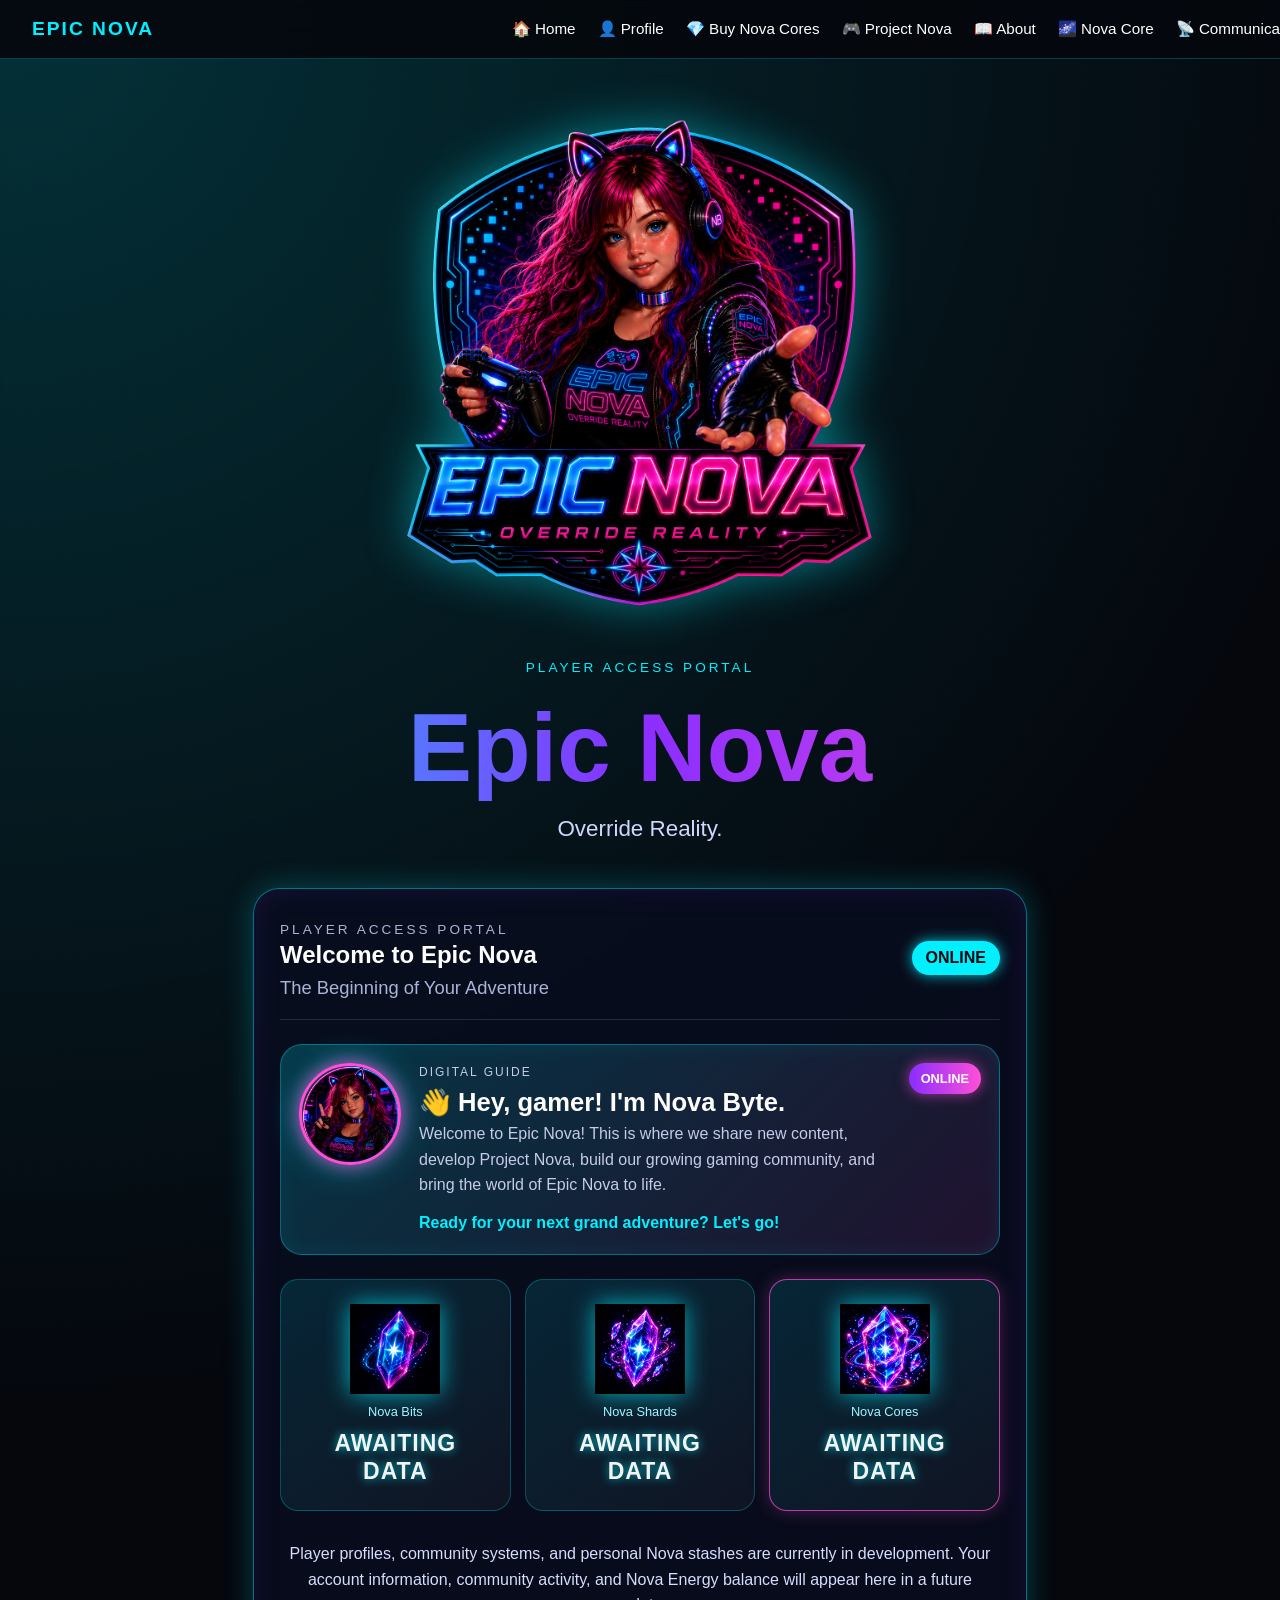
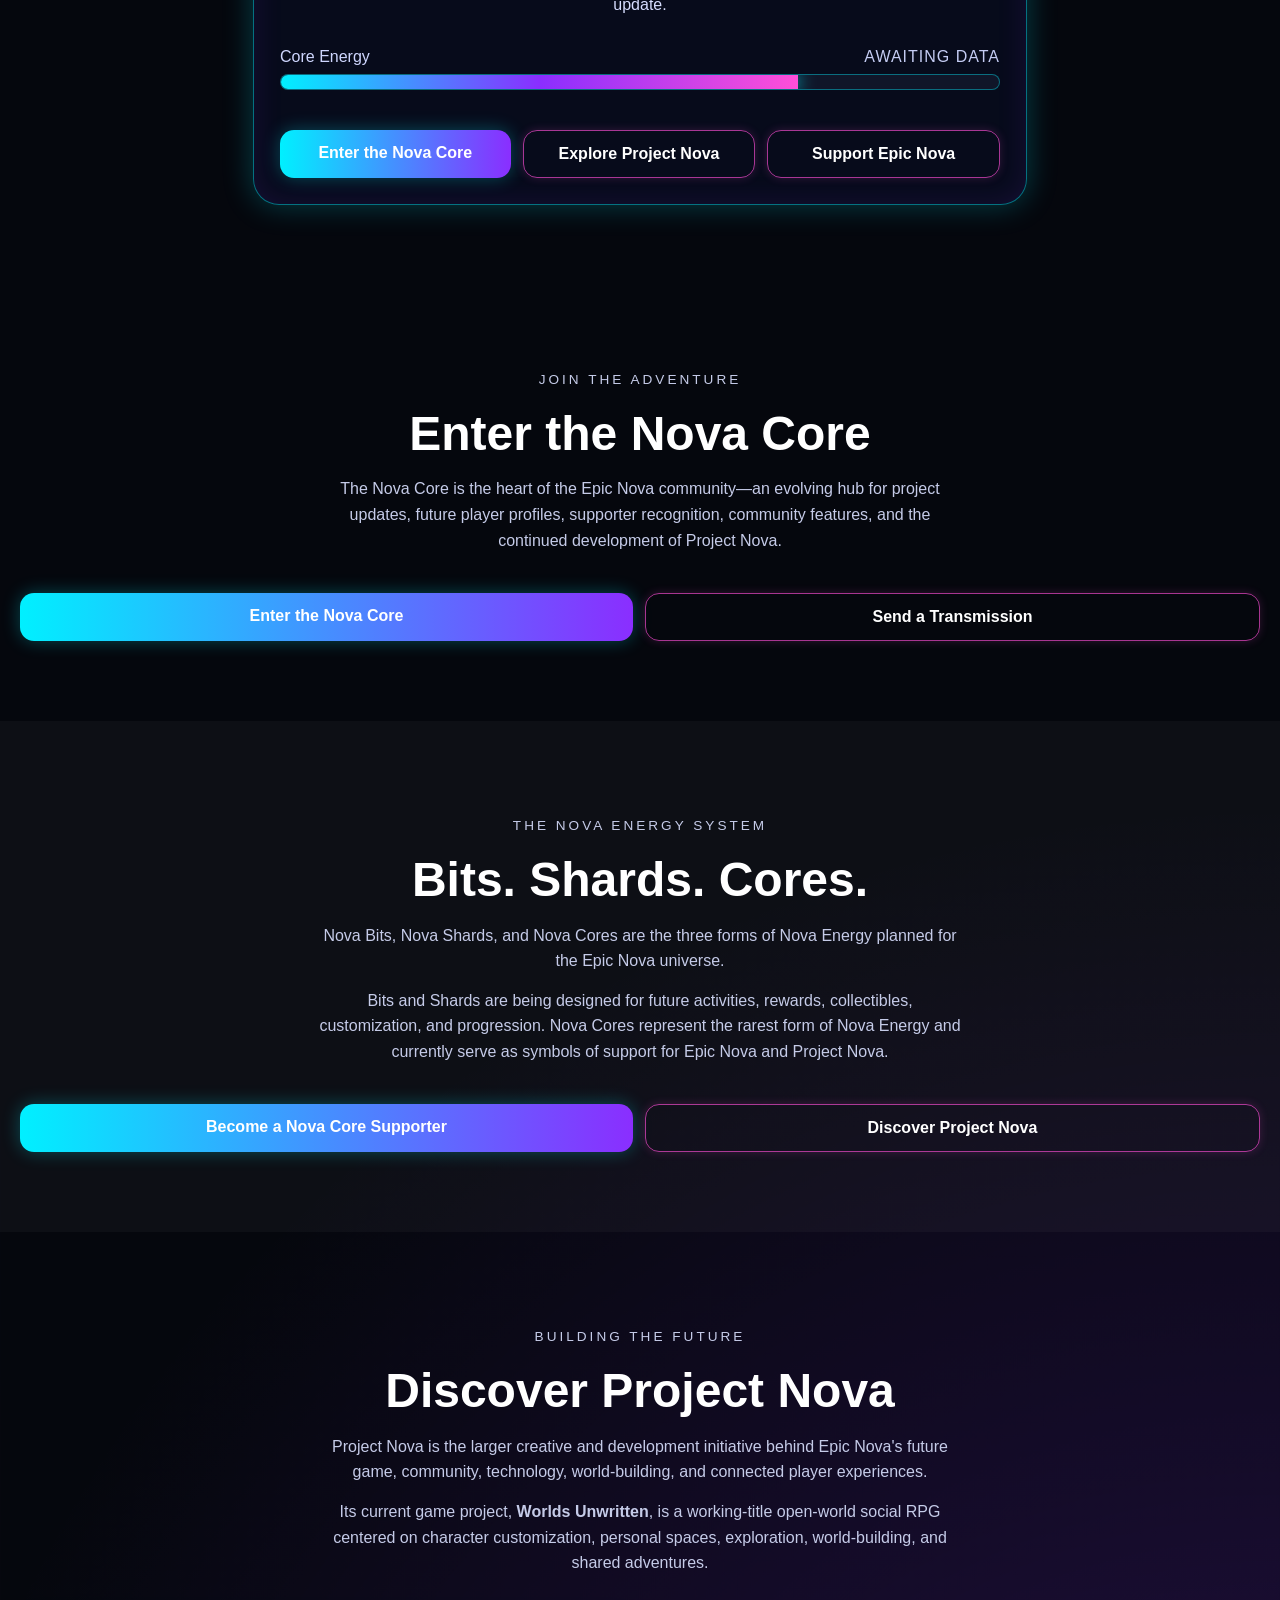
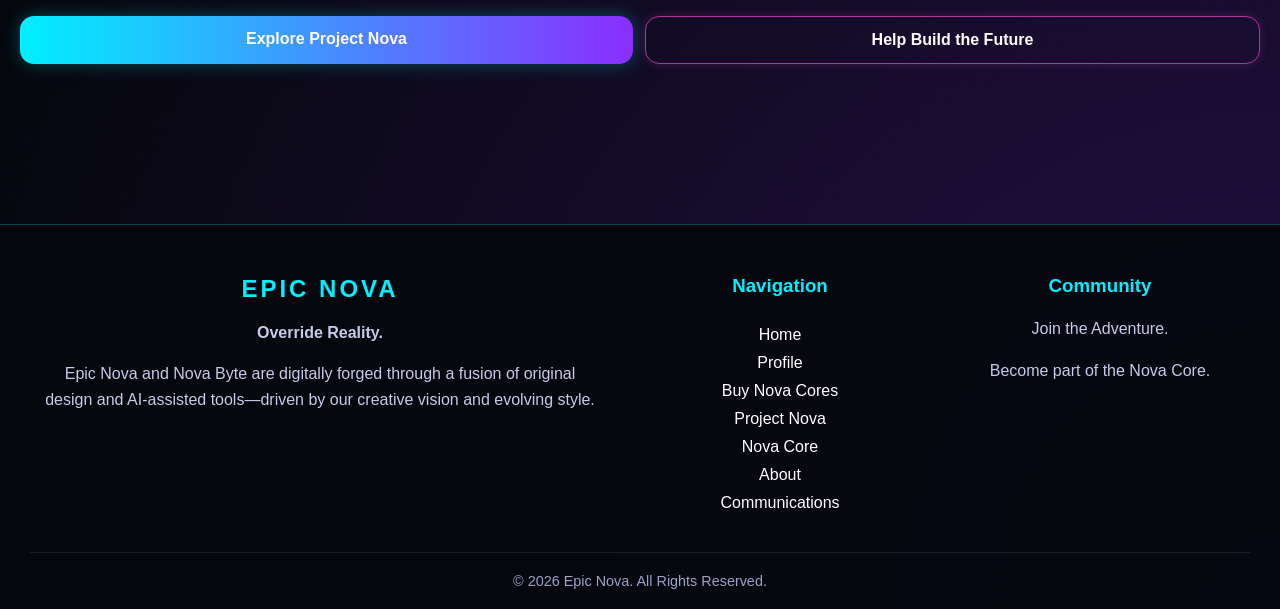
==== commit a42e1d4a: "Update index.html" ====
--- a/index.html
+++ b/index.html
@@ -143,7 +143,6 @@
         aria-label="Future Nova energy stash"
       >
 
-
         <!-- NOVA BITS -->
 
         <article class="stash-box">
@@ -162,14 +161,6 @@
             Awaiting Data
           </strong>
 
-          <!--
-          Future dynamic counter:
-
-          <strong id="nova-bit-count">
-            Loading...
-          </strong>
-          -->
-
         </article>
 
 
@@ -191,14 +182,6 @@
             Awaiting Data
           </strong>
 
-          <!--
-          Future dynamic counter:
-
-          <strong id="nova-shard-count">
-            Loading...
-          </strong>
-          -->
-
         </article>
 
 
@@ -219,14 +202,6 @@
           <strong class="awaiting-data">
             Awaiting Data
           </strong>
-
-          <!--
-          Future dynamic counter:
-
-          <strong id="nova-core-count">
-            Loading...
-          </strong>
-          -->
 
         </article>
 
@@ -484,4 +459,3 @@
 
 </body>
 </html>
-</html>
--- a/CSS/style.css
+++ b/CSS/style.css
@@ -1,4 +1,4 @@
-/* =========================================================
+* =========================================================
    EPIC NOVA — MAIN STYLESHEET
    File: CSS/style.css
 ========================================================= */
@@ -374,9 +374,56 @@
 
 .stash-box strong {
   display: block;
-  font-size: 2.4rem;
+
+  margin-top: 10px;
+
+  font-size: clamp(1.35rem, 1.8vw, 1.9rem);
+
   font-weight: 800;
-  text-shadow: 0 0 12px rgba(0, 240, 255, 0.8);
+
+  line-height: 1.25;
+
+  color: #ffffff;
+
+  text-shadow:
+    0 0 10px rgba(0, 240, 255, 0.8);
+
+  word-break: break-word;
+}
+
+/* ===========================
+   AWAITING ENERGY
+=========================== */
+
+.awaiting-energy {
+  width: 0%;
+
+  background: linear-gradient(
+    90deg,
+    #00f0ff,
+    #8a2eff,
+    #ff4fd8
+  );
+
+  box-shadow: none;
+
+  transition: width 0.4s ease;
+}
+
+/* ===========================
+   AWAITING DATA
+=========================== */
+
+.awaiting-data {
+  display: block;
+
+  text-align: center;
+
+  letter-spacing: 1px;
+
+  text-transform: uppercase;
+
+  opacity: 0.95;
 }
 
 .premium,
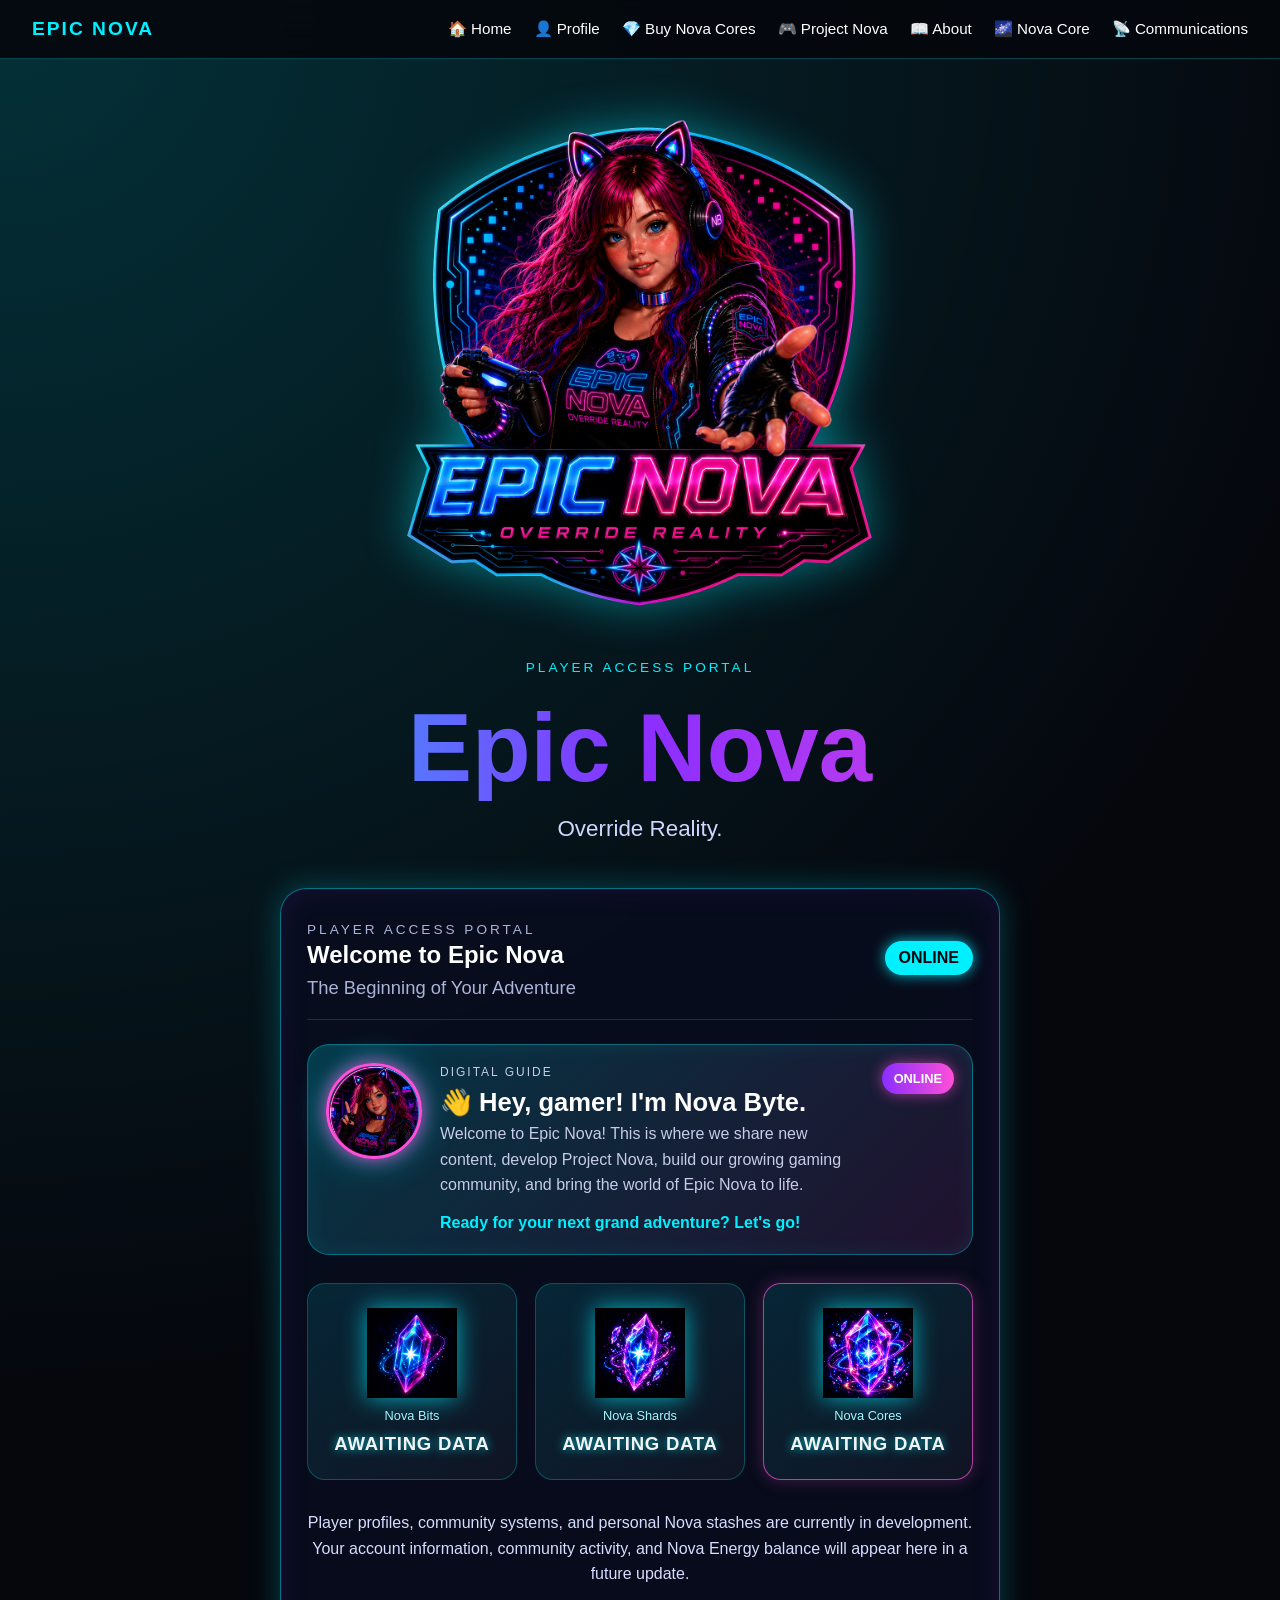
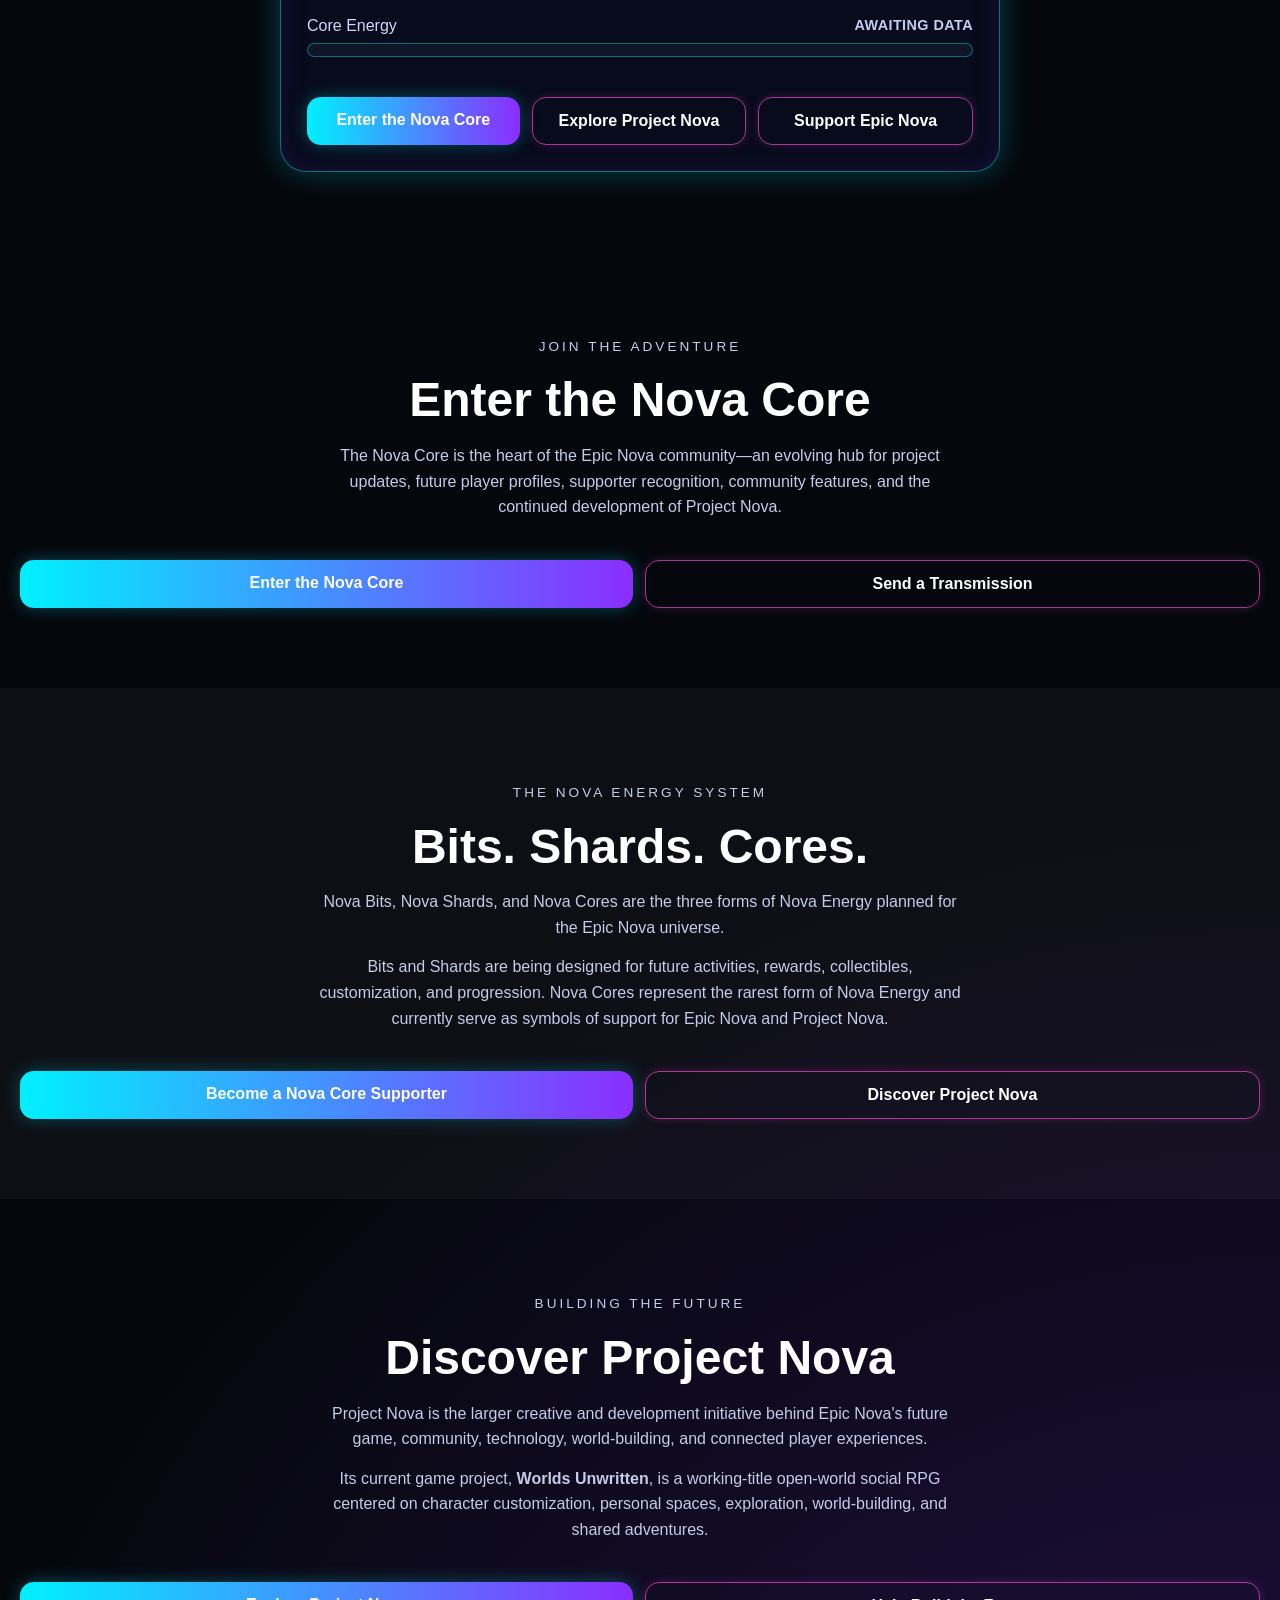
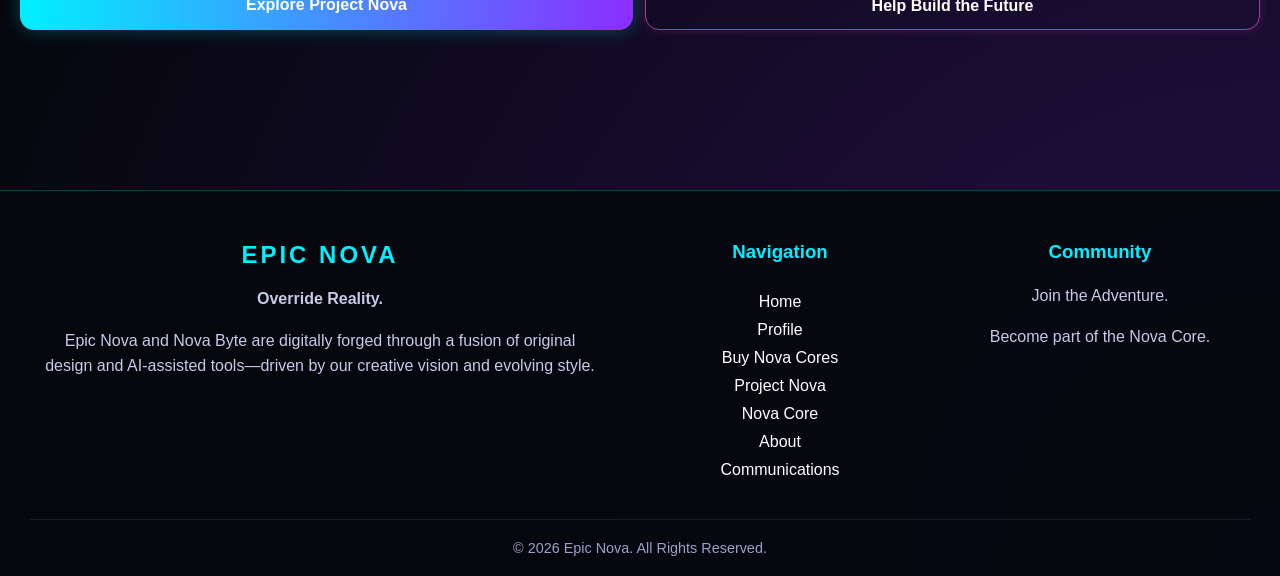
==== commit 91101290: "Update index.html" ====
--- a/index.html
+++ b/index.html
@@ -138,74 +138,51 @@
            NOVA STASH
       ============================ -->
 
-      <div
-        class="stash-grid"
-        aria-label="Future Nova energy stash"
-      >
-
-        <!-- NOVA BITS -->
-
-        <article class="stash-box">
-
-          <img
-            src="images/Nova-Bit.png"
-            alt="Nova Bit"
-            class="currency-icon"
-          />
-
-          <span>
-            Nova Bits
-          </span>
-
-          <strong class="awaiting-data">
-            Awaiting Data
-          </strong>
-
-        </article>
-
-
-        <!-- NOVA SHARDS -->
-
-        <article class="stash-box">
-
-          <img
-            src="images/Nova-Shard.png"
-            alt="Nova Shard"
-            class="currency-icon"
-          />
-
-          <span>
-            Nova Shards
-          </span>
-
-          <strong class="awaiting-data">
-            Awaiting Data
-          </strong>
-
-        </article>
-
-
-        <!-- NOVA CORES -->
-
-        <article class="stash-box premium">
-
-          <img
-            src="images/Nova-Core.png"
-            alt="Nova Core"
-            class="currency-icon"
-          />
-
-          <span>
-            Nova Cores
-          </span>
-
-          <strong class="awaiting-data">
-            Awaiting Data
-          </strong>
-
-        </article>
-
-      </div>
+      <div class="stash-grid">
+
+  <div class="stash-box">
+    <img
+      src="images/Nova-Bit.png"
+      alt="Nova Bits"
+      class="currency-icon"
+    />
+
+    <span>Nova Bits</span>
+
+    <strong class="awaiting-data">
+      AWAITING DATA
+    </strong>
+  </div>
+
+  <div class="stash-box">
+    <img
+      src="images/Nova-Shard.png"
+      alt="Nova Shards"
+      class="currency-icon"
+    />
+
+    <span>Nova Shards</span>
+
+    <strong class="awaiting-data">
+      AWAITING DATA
+    </strong>
+  </div>
+
+  <div class="stash-box premium">
+    <img
+      src="images/Nova-Core.png"
+      alt="Nova Cores"
+      class="currency-icon"
+    />
+
+    <span>Nova Cores</span>
+
+    <strong class="awaiting-data">
+      AWAITING DATA
+    </strong>
+  </div>
+
+</div>
 
 
       <!-- ===========================
--- a/CSS/style.css
+++ b/CSS/style.css
@@ -1,4 +1,4 @@
-* =========================================================
+/* =========================================================
    EPIC NOVA — MAIN STYLESHEET
    File: CSS/style.css
 ========================================================= */
@@ -326,11 +326,13 @@
 .stash-grid {
   display: grid;
   grid-template-columns: repeat(3, minmax(0, 1fr));
-  gap: 14px;
+  gap: 18px;
+  margin-top: 28px;
 }
 
 .stash-box {
-  padding: 24px;
+  min-width: 0;
+  padding: 24px 14px;
   text-align: center;
 
   border: 1px solid rgba(0, 240, 255, 0.25);
@@ -374,55 +376,41 @@
 
 .stash-box strong {
   display: block;
-
   margin-top: 10px;
 
-  font-size: clamp(1.35rem, 1.8vw, 1.9rem);
-
+  color: #ffffff;
+  font-size: clamp(1rem, 1.45vw, 1.4rem);
   font-weight: 800;
-
-  line-height: 1.25;
-
-  color: #ffffff;
-
-  text-shadow:
-    0 0 10px rgba(0, 240, 255, 0.8);
-
-  word-break: break-word;
-}
-
-/* ===========================
-   AWAITING ENERGY
-=========================== */
-
-.awaiting-energy {
-  width: 0%;
-
-  background: linear-gradient(
-    90deg,
-    #00f0ff,
-    #8a2eff,
-    #ff4fd8
-  );
-
-  box-shadow: none;
-
-  transition: width 0.4s ease;
-}
+  line-height: 1.2;
+  letter-spacing: 0.04em;
+
+  text-shadow: 0 0 10px rgba(0, 240, 255, 0.8);
+
+  overflow-wrap: normal;
+  word-break: normal;
+}
+
 
 /* ===========================
    AWAITING DATA
 =========================== */
 
-.awaiting-data {
+.stash-box .awaiting-data {
   display: block;
-
-  text-align: center;
-
-  letter-spacing: 1px;
-
+  text-align: center;
   text-transform: uppercase;
-
+  white-space: nowrap;
+  opacity: 0.95;
+}
+
+.energy-label .awaiting-data {
+  display: inline;
+  color: #cfd7ff;
+  font-size: 0.9rem;
+  font-weight: 700;
+  letter-spacing: 0.03em;
+  text-transform: uppercase;
+  white-space: nowrap;
   opacity: 0.95;
 }
 
@@ -462,6 +450,15 @@
 
   background: linear-gradient(90deg, #00f0ff, #8a2eff, #ff4fd8);
   box-shadow: 0 0 18px rgba(0, 240, 255, 0.8);
+}
+
+/* Empty until live Core Energy data is connected. */
+.fill.awaiting-energy {
+  width: 0 !important;
+  min-width: 0 !important;
+  background: transparent !important;
+  box-shadow: none !important;
+  transition: width 0.4s ease;
 }
 
 /* ===========================
@@ -503,9 +500,11 @@
     box-shadow 0.2s ease;
 }
 
-.btn:hover,
-.btn:focus-visible {
-  transform: translateY(-2px) scale(1.03);
+@media (hover: hover) and (pointer: fine) {
+  .btn:hover,
+  .btn:focus-visible {
+    transform: translateY(-2px) scale(1.03);
+  }
 }
 
 .ghost {
@@ -1673,16 +1672,33 @@
   }
 
   .stash-box strong {
-    font-size: 2.8rem;
+    font-size: 1.25rem;
+  }
+
+  .stash-box .awaiting-data {
+    white-space: nowrap;
   }
 
   .hud-buttons {
-    flex-direction: column;
-    gap: 10px;
+    display: grid;
+    grid-template-columns: minmax(0, 1fr);
+    width: 100%;
+    gap: 12px;
   }
 
   .hud-buttons .btn {
-    min-width: 100%;
+    width: 100%;
+    min-width: 0;
+    max-width: 100%;
+    margin: 0;
+    transform: none;
+  }
+
+  .hud-buttons .btn:hover,
+  .hud-buttons .btn:focus,
+  .hud-buttons .btn:focus-visible,
+  .hud-buttons .btn:active {
+    transform: none;
   }
 
   .form-btn {
@@ -1746,6 +1762,66 @@
 
   .core-pack {
     padding: 1.5rem 1.15rem;
+  }
+}
+
+
+/* ===========================
+   HOMEPAGE MOBILE CONTAINMENT
+=========================== */
+
+@media (max-width: 700px) {
+  .hero {
+    min-height: auto;
+    padding: 24px 12px 36px;
+  }
+
+  .hero > .hud-card {
+    width: 100%;
+    max-width: 100%;
+    margin: 24px auto 0;
+    padding: 18px;
+    overflow: hidden;
+  }
+
+  .hero .hud-buttons {
+    display: grid;
+    grid-template-columns: minmax(0, 1fr);
+    width: 100%;
+    max-width: 100%;
+    gap: 12px;
+    margin: 36px 0 0;
+    padding: 0;
+  }
+
+  .hero .hud-buttons .btn {
+    width: 100%;
+    min-width: 0;
+    max-width: 100%;
+    margin: 0;
+    padding: 14px 12px;
+    transform: none;
+  }
+
+  .hero .hud-buttons .btn:hover,
+  .hero .hud-buttons .btn:focus,
+  .hero .hud-buttons .btn:focus-visible,
+  .hero .hud-buttons .btn:active {
+    transform: none;
+  }
+
+  .energy-label {
+    align-items: center;
+    gap: 12px;
+  }
+
+  .energy-label .awaiting-data {
+    font-size: 0.82rem;
+    text-align: right;
+  }
+
+  .hero + main .section:first-child {
+    padding-top: 55px;
   }
 }
 
